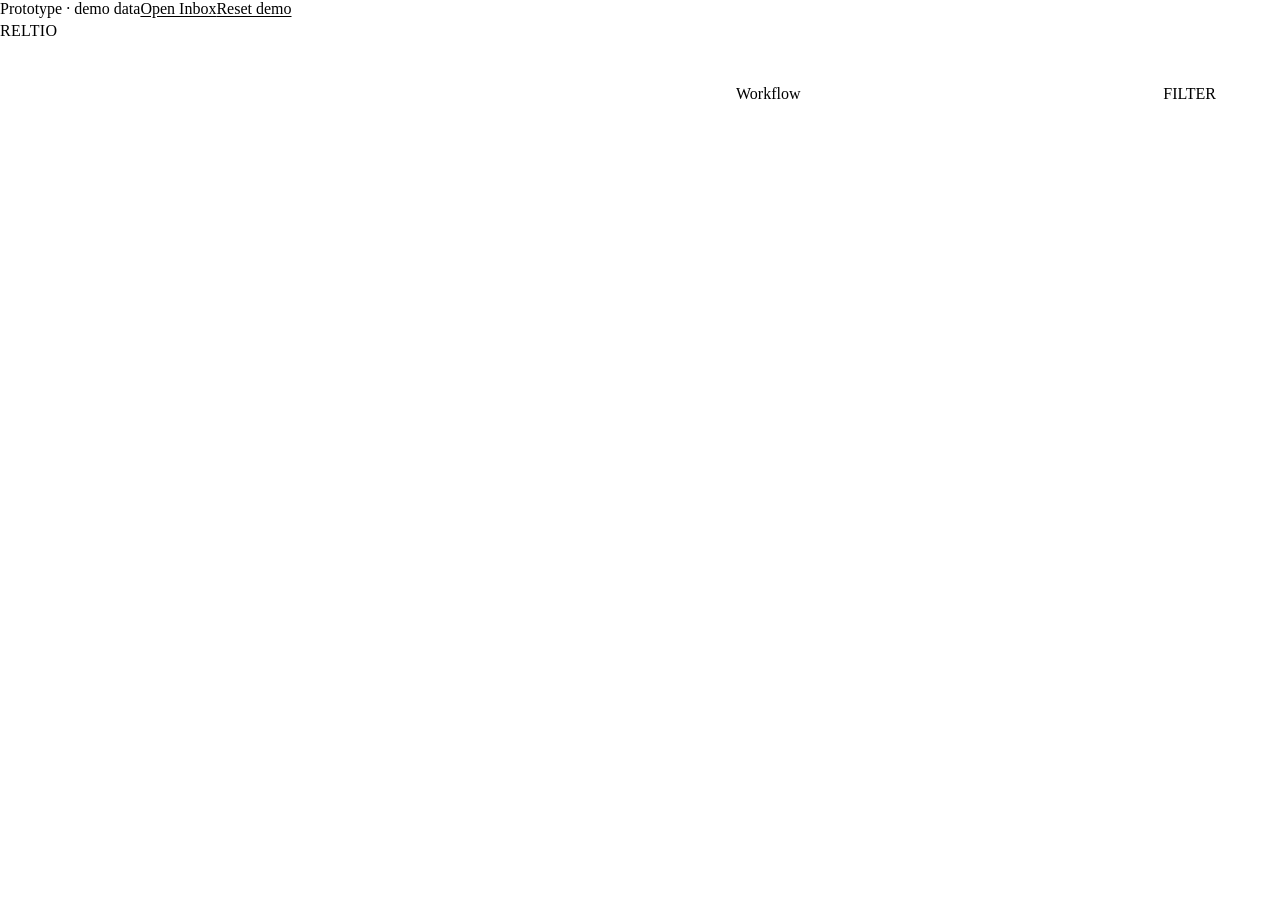
==== index.html @ 14c3dea3 "Profile page, Workflow filters, View DCR, Suggesting/Editing, Additional details, bulk actions" ====
<!doctype html>
<html lang="en">
<head>
  <meta charset="utf-8">
  <meta name="viewport" content="width=device-width, initial-scale=1">
  <title>Review DCR — Working Prototype</title>
  <meta name="description" content="Working prototype of the Reltio Workflow review flow: the reviewer starts on the entity profile, opens the DCR from the Workflow panel, reviews it with AI confidence, rejects fields with required comments and resubmits or approves. The Inbox shows the same task.">
  <link rel="preconnect" href="https://fonts.googleapis.com">
  <link rel="preconnect" href="https://fonts.gstatic.com" crossorigin>
  <link href="https://fonts.googleapis.com/css2?family=Inter:wght@400;500;600;700&display=swap" rel="stylesheet">
  <link rel="stylesheet" href="design-system/tokens.css">
  <link rel="stylesheet" href="styles.css">
</head>
<body>
  <a class="skip-link" id="skip-link" href="#profile-main">Skip to main content</a>

  <!-- ===== Profile view: where the reviewer starts (Figma: "Profile Page 01 — Reviewer Viewing", 1752:18350) ===== -->
  <div class="view view--profile" id="view-profile">
    <!-- DS App Bar -->
    <header class="appbar">
      <span class="appbar__menu" data-icon="menu" data-size="24" aria-hidden="true"></span>
      <span class="brand brand--appbar">RELTIO</span>
      <span class="appbar__spacer"></span>
      <div class="appbar__right" aria-hidden="true">
        <span data-icon="notifications_fill" data-size="24"></span>
        <span data-icon="application" data-size="24"></span>
        <span class="avatar avatar--appbar" id="profile-user-avatar"></span>
      </div>
    </header>

    <div class="profile-body">
      <!-- DS Navigation Drawer (Mini, left) -->
      <nav class="navrail navrail--left" aria-label="Applications">
        <button type="button" class="navrail__toggle" aria-label="Expand navigation" aria-disabled="true" title="Not part of this prototype"><span data-icon="open_drawer" data-size="24"></span></button>
        <ul class="navrail__items">
          <li><a href="#profile" class="navrail__item is-active" aria-current="page" aria-label="Profile"><span data-icon="facet_attributes" data-size="24"></span></a></li>
          <li><span class="navrail__item" role="link" aria-disabled="true" aria-label="Data quality (not part of this prototype)"><span data-icon="data_quality" data-size="24"></span></span></li>
          <li><span class="navrail__item" role="link" aria-disabled="true" aria-label="Operational reports (not part of this prototype)"><span data-icon="operational_reports" data-size="24"></span></span></li>
          <li><span class="navrail__item" role="link" aria-disabled="true" aria-label="Activity log (not part of this prototype)"><span data-icon="activity_log" data-size="24"></span></span></li>
        </ul>
      </nav>

      <main class="profile-main" id="profile-main" tabindex="-1">
        <!-- DS Tab Bar -->
        <div class="entity-tabs" role="tablist" aria-label="Entity views" id="entity-tabs"></div>
        <!-- Entity header -->
        <div class="ent-head">
          <div class="ent-head__id">
            <span class="avatar avatar--entity" aria-hidden="true" id="ent-avatar"></span>
            <div class="ent-head__stack">
              <h1 class="ent-head__name" id="ent-name"></h1>
              <p class="ent-head__meta"><span class="type-badge" id="ent-type"></span><span id="ent-id"></span></p>
            </div>
          </div>
          <div class="ent-head__actions">
            <span class="ent-head__results" id="ent-results"></span>
            <button type="button" class="icon-btn" aria-label="Previous entity" aria-disabled="true" title="Not part of this prototype"><span data-icon="keyboard_arrow_left" data-size="20"></span></button>
            <button type="button" class="icon-btn" aria-label="Next entity" aria-disabled="true" title="Not part of this prototype"><span data-icon="keyboard_arrow_right" data-size="20"></span></button>
            <!-- Suggesting (Figma 830:22529): Cancel (DS Button/Outline) and Suggest (DS Button/Primary, disabled until a change) -->
            <div class="suggest-actions" id="suggest-actions" hidden>
              <button type="button" class="btn btn--outline" id="suggest-cancel">Cancel</button>
              <button type="button" class="btn btn--primary" id="suggest-send" aria-describedby="suggest-n" disabled>Suggest</button>
              <span class="sr-only" id="suggest-n"></span>
            </div>
            <!-- Mode menu (Figma 1856:35664): Viewing / Suggesting / Editing -->
            <div class="mode" id="mode" data-id="mode"></div>
            <button type="button" class="icon-btn" aria-label="More actions" aria-disabled="true" title="Not part of this prototype"><span data-icon="more_vert" data-size="20"></span></button>
          </div>
        </div>
        <div class="profile-scroll">
          <div class="profile-grid" id="profile-grid"></div>
        </div>
      </main>

      <!-- Workflow panel (Figma: Workflow Panel) -->
      <aside class="wf" id="wf-panel" aria-labelledby="wf-title">
        <div class="wf__head">
          <button type="button" class="icon-btn" id="wf-close" aria-label="Close Workflow panel"><span data-icon="close_24" data-size="24"></span></button>
          <h2 class="wf__title" id="wf-title" tabindex="-1">Workflow</h2>
          <span class="wf__divider" aria-hidden="true"></span>
          <span class="wf__count" id="wf-count"></span>
          <span class="wf__spacer"></span>
          <button type="button" class="btn btn--text wf__filter-btn" id="wf-filter-btn" aria-expanded="false" aria-controls="wf-filters"><span data-icon="filter_alt" data-size="18"></span>Filter<span class="wf__badge" id="wf-filter-n" hidden></span></button>
        </div>
        <form class="wf-filters" id="wf-filters" role="search" aria-label="Filter workflows" hidden novalidate></form>
        <div class="wf-chips" id="wf-chips" hidden></div>
        <ul class="wf__list" id="wf-list" aria-label="Workflow requests for this entity"></ul>
      </aside>

      <!-- DS Navigation Drawer (Mini, right) -->
      <nav class="navrail navrail--right" aria-label="Entity tools">
        <ul class="navrail__items">
          <li><button type="button" class="navrail__item" id="wf-toggle" aria-label="Workflow" aria-controls="wf-panel" aria-expanded="true"><span data-icon="workflow_inbox" data-size="24"></span></button></li>
          <li><span class="navrail__item" role="button" aria-disabled="true" aria-label="Comments (not part of this prototype)"><span data-icon="dcr_comment" data-size="24"></span></span></li>
          <li><span class="navrail__item" role="button" aria-disabled="true" aria-label="History (not part of this prototype)"><span data-icon="refresh_date" data-size="24"></span></span></li>
        </ul>
      </nav>
    </div>
  </div>

  <!-- ===== Inbox view (Figma: Inbox-07 / 08) — the same task, reached from the Inbox ===== -->
  <div class="view view--inbox" id="view-inbox" hidden>

  <!-- Header (Figma: Header, Search Bar, Header Right) -->
  <header class="app-header">
    <div class="app-header__left">
      <span class="hdr-icon" data-icon="dehaze" data-size="20" aria-hidden="true"></span>
      <span class="brand">RELTIO</span>
      <span class="hdr-divider" aria-hidden="true"></span>
      <span class="app-title">Inbox</span>
    </div>
    <div class="search" aria-hidden="true">
      <span data-icon="search" data-size="18"></span>
      <span class="search__placeholder">Quick search</span>
    </div>
    <div class="app-header__right" aria-hidden="true">
      <span class="hdr-icon" data-icon="notifications" data-size="20"></span>
      <span class="hdr-icon" data-icon="apps" data-size="20"></span>
      <span class="avatar avatar--user" id="user-avatar"></span>
    </div>
  </header>

  <div class="app-body">
    <!-- Left Panel -->
    <aside class="sidebar" aria-label="Task categories and filters">
      <nav aria-label="Task categories">
        <ul class="nav-list">
          <li><a href="#" class="nav-item is-active" aria-current="page"><span data-icon="inbox" data-size="17"></span><span class="nav-item__label">Inbox</span><span class="nav-item__count" id="inbox-count">25</span></a></li>
          <li><a href="#" class="nav-item"><span data-icon="people" data-size="17"></span><span class="nav-item__label">Team</span><span class="nav-item__count">63</span></a></li>
          <li><a href="#" class="nav-item"><span data-icon="send" data-size="17"></span><span class="nav-item__label">Sent</span><span class="nav-item__count">0</span></a></li>
          <li><a href="#" class="nav-item"><span data-icon="list" data-size="17"></span><span class="nav-item__label">All</span><span class="nav-item__count">72</span></a></li>
        </ul>
      </nav>
      <div class="filters" aria-hidden="true">
        <div class="filters__group">
          <p class="filters__title">Filters</p>
          <div class="field field--search"><span data-icon="search" data-size="20"></span><span class="field__placeholder">Search &amp; add filters</span></div>
        </div>
        <div class="filters__adv">
          <span class="filters__adv-link"><span data-icon="tune" data-size="17"></span>Advanced Search</span>
          <span class="filters__hint">Search by entity attributes</span>
        </div>
        <div class="filters__list">
          <div class="dropdown"><span class="field__label">Task type</span><div class="field"><span class="field__value">All tasks</span><span data-icon="arrow_drop_down" data-size="20"></span></div></div>
          <div class="dropdown"><span class="field__label">Step</span><div class="field field--disabled"><span class="field__value">All steps</span><span data-icon="arrow_drop_down" data-size="20"></span></div></div>
          <div class="dropdown"><span class="field__label">DCR type</span><div class="field field--disabled"><span class="field__value field__value--md">All</span><span data-icon="arrow_drop_down" data-size="20"></span></div></div>
          <div class="dropdown"><span class="field__label">Entity type</span><div class="field"><span class="field__value">All</span><span data-icon="arrow_drop_down" data-size="20"></span></div></div>
          <div class="dropdown"><span class="field__label">Relationship type</span><div class="field"><span class="field__value">All values</span><span data-icon="arrow_drop_down" data-size="20"></span></div></div>
          <div class="dropdown"><span class="field__label">Priority</span><div class="field"><span class="field__value">All</span><span data-icon="arrow_drop_down" data-size="20"></span></div></div>
          <div class="dropdown"><span class="field__label">Status</span><div class="field"><span class="field__value">All</span><span data-icon="arrow_drop_down" data-size="20"></span></div></div>
        </div>
      </div>
    </aside>

    <!-- Body: task bar + table -->
    <main class="main" id="main">
      <div class="taskbar">
        <label class="cb">
          <input type="checkbox" id="select-all" aria-label="Select all tasks on this page">
          <span class="cb__box" aria-hidden="true"></span>
        </label>
        <span class="taskbar__count" id="selected-count" aria-live="polite">0 tasks selected</span>
        <!-- Bulk review actions: shown once a task is selected. Icon buttons with tooltips (the actions aren't built yet). -->
        <div class="bulk" id="bulk-actions" role="group" aria-label="Actions for selected tasks" hidden>
          <span class="bulk__sep" aria-hidden="true"></span>
          <span class="tip-wrap"><button type="button" class="icon-btn bulk__btn bulk__btn--reject" data-bulk="Reject" aria-labelledby="tip-bulk-reject"><span data-icon="highlight_off" data-size="20"></span></button><span class="tip" role="tooltip" id="tip-bulk-reject">Reject</span></span>
          <span class="tip-wrap"><button type="button" class="icon-btn bulk__btn bulk__btn--approve" data-bulk="Approve" aria-labelledby="tip-bulk-approve"><span data-icon="check_circle_outline" data-size="20"></span></button><span class="tip" role="tooltip" id="tip-bulk-approve">Approve</span></span>
          <span class="tip-wrap"><button type="button" class="icon-btn bulk__btn" data-bulk="Delete" aria-labelledby="tip-bulk-delete"><span data-icon="delete_outline" data-size="20"></span></button><span class="tip" role="tooltip" id="tip-bulk-delete">Delete</span></span>
          <span class="tip-wrap"><button type="button" class="icon-btn bulk__btn" data-bulk="Archive" aria-labelledby="tip-bulk-archive"><span data-icon="archive" data-size="20"></span></button><span class="tip" role="tooltip" id="tip-bulk-archive">Archive</span></span>
        </div>
        <span class="taskbar__spacer"></span>
        <span class="taskbar__rpp">Rows per page:</span>
        <span class="rpp" aria-hidden="true"><span>25</span><span data-icon="arrow_drop_down" data-size="24"></span></span>
        <span class="taskbar__divider" aria-hidden="true"></span>
        <span class="taskbar__range" id="page-range">1–25 of 100</span>
        <span class="taskbar__nav">
          <button type="button" class="icon-btn" aria-label="Previous page" disabled><span data-icon="navigate_before" data-size="24"></span></button>
          <button type="button" class="icon-btn" aria-label="Next page" aria-disabled="true" title="Paging is not part of this prototype"><span data-icon="navigate_next" data-size="24"></span></button>
        </span>
      </div>
      <div class="table-wrap">
        <table class="tasks" id="task-table" tabindex="-1">
          <caption class="sr-only">Inbox tasks. The first task opens the review panel.</caption>
          <thead>
            <tr>
              <th scope="col" class="col-type">Task type</th>
              <th scope="col" class="col-ent">Entities</th>
              <th scope="col" class="col-pri">Priority <span aria-hidden="true">↓</span></th>
              <th scope="col" class="col-by">Created by</th>
              <th scope="col" class="col-on">Created on <span aria-hidden="true">↓</span></th>
              <th scope="col" class="col-st">Status</th>
              <th scope="col" class="col-due">Due date <span aria-hidden="true">↓</span></th>
            </tr>
          </thead>
          <tbody id="task-rows"></tbody>
        </table>
      </div>
    </main>

    <!-- DCR Review Panel (Figma: Inbox-08) -->
    <aside class="panel" id="review-panel" aria-labelledby="panel-title" hidden>
      <div class="panel__header">
        <button type="button" class="icon-btn" id="close-panel" aria-label="Close review panel"><span data-icon="close" data-size="18"></span></button>
        <h2 class="panel__title" id="panel-title" tabindex="-1">Data Change Request Review</h2>
        <div class="panel__nav">
          <button type="button" class="icon-btn icon-btn--muted" aria-label="Previous task" aria-disabled="true" title="This prototype has one reviewable task"><span data-icon="expand_less_left" data-size="18"></span></button>
          <button type="button" class="icon-btn" aria-label="Next task" aria-disabled="true" title="This prototype has one reviewable task"><span data-icon="expand_less_right" data-size="18"></span></button>
        </div>
        <button type="button" class="icon-btn icon-btn--action" aria-label="Reassign task" aria-disabled="true" title="Reassigning is not part of this prototype"><span data-icon="person_pin" data-size="18"></span></button>
        <button type="button" class="icon-btn icon-btn--action" id="open-review" aria-label="Edit DCR (opens Review DCR)" aria-haspopup="dialog"><span data-icon="mode" data-size="18"></span></button>
      </div>
      <!-- DS Tab Bar. Comments moved into the Review DCR overlay, so the panel has two tabs. -->
      <div class="panel__tabs" role="tablist" aria-label="Task details" id="panel-tabs">
        <button type="button" class="panel-tab is-active" role="tab" id="ptab-info-tab" aria-selected="true" aria-controls="ptab-info" tabindex="0">Information</button>
        <button type="button" class="panel-tab" role="tab" id="ptab-details-tab" aria-selected="false" aria-controls="ptab-details" tabindex="-1">Additional details</button>
      </div>
      <div class="entity-header">
        <span class="avatar avatar--entity" id="panel-avatar" aria-hidden="true"></span>
        <div class="entity-header__text">
          <p class="entity-header__name" id="panel-entity-name"></p>
          <p class="entity-header__meta"><span class="type-badge" id="panel-entity-type"></span><span id="panel-entity-id"></span></p>
        </div>
      </div>
      <div class="ptab" id="ptab-info" role="tabpanel" aria-labelledby="ptab-info-tab">
      <div class="ai-summary" id="panel-summary"></div>
      <ul class="changes" id="panel-changes" aria-label="Proposed changes"></ul>
      <div class="more-info">
        <button type="button" class="more-info__toggle" id="more-info-toggle" aria-expanded="false" aria-controls="more-info-body">
          <span>More Information</span><span data-icon="arrow_drop_down" data-size="18"></span>
        </button>
        <dl class="more-info__body" id="more-info-body" hidden></dl>
      </div>
      </div>
      <!-- Additional details: the profile's context, without leaving the Inbox -->
      <div class="ptab ptab--details" id="ptab-details" role="tabpanel" aria-labelledby="ptab-details-tab" tabindex="0" hidden></div>
      <div class="panel__actions" id="panel-actions"></div>
    </aside>
  </div>
  </div><!-- /view-inbox -->

  <!-- Review DCR dialog (Figma: Inbox-09 … 12) -->
  <dialog class="review" id="review-dialog" aria-labelledby="review-title">
    <div class="review__header">
      <button type="button" class="icon-btn" id="close-review" aria-label="Close Review DCR"><span data-icon="close" data-size="20"></span></button>
      <h2 class="review__title" id="review-title">Review DCR</h2>
      <div class="review__actions" id="review-actions"></div>
    </div>
    <div class="review__body">
      <div class="review__main" id="review-main"></div>
      <section class="rail" aria-labelledby="rail-title">
        <h3 class="rail__title" id="rail-title">Comments (0)</h3>
        <ol class="rail__list" id="rail-list"></ol>
        <p class="rail__closed" id="rail-closed" hidden>This DCR is closed. Comments are kept as its history.</p>
        <form class="rail__input" id="comment-form">
          <label class="sr-only" for="comment-input">Write a comment</label>
          <input type="text" id="comment-input" placeholder="Write a comment" autocomplete="off">
          <button type="submit" class="send-btn" aria-label="Post comment"><span data-icon="send" data-size="14"></span></button>
        </form>
      </section>
    </div>
  </dialog>

  <!-- Mandatory comment (Figma: Inbox-10 / 11) -->
  <dialog class="comment-dlg" id="comment-dialog" aria-labelledby="comment-dlg-title" aria-describedby="comment-dlg-context">
    <form method="dialog" id="comment-dlg-form" novalidate>
      <h2 class="comment-dlg__title" id="comment-dlg-title">*Please provide a comment for your action</h2>
      <p class="sr-only" id="comment-dlg-context"></p>
      <label class="sr-only" for="comment-dlg-input">Comment (required)</label>
      <textarea id="comment-dlg-input" class="comment-dlg__input" rows="4" required aria-required="true"></textarea>
      <div class="comment-dlg__footer">
        <button type="button" class="text-btn" id="comment-dlg-cancel">Cancel</button>
        <button type="submit" class="text-btn text-btn--primary" id="comment-dlg-done" disabled>Done</button>
      </div>
    </form>
  </dialog>

  <!-- Confirm undo rejection (not in Figma; built from the comment dialog shell + DS tokens) -->
  <dialog class="comment-dlg confirm-dlg" id="unreject-dialog" role="alertdialog" aria-labelledby="unreject-title" aria-describedby="unreject-desc">
    <form method="dialog" id="unreject-form">
      <div class="confirm-dlg__head">
        <span class="confirm-dlg__icon" aria-hidden="true"></span>
        <h2 class="comment-dlg__title confirm-dlg__title" id="unreject-title">Remove rejection?</h2>
      </div>
      <p class="confirm-dlg__text" id="unreject-desc"></p>
      <div class="confirm-dlg__quote">
        <p class="confirm-dlg__quote-label" id="unreject-quote-label">Comment that will be deleted</p>
        <blockquote class="confirm-dlg__quote-text" id="unreject-quote" aria-labelledby="unreject-quote-label"></blockquote>
      </div>
      <div class="comment-dlg__footer">
        <button type="button" class="text-btn" id="unreject-cancel">Cancel</button>
        <button type="submit" class="text-btn text-btn--danger" id="unreject-confirm">Remove rejection</button>
      </div>
    </form>
  </dialog>

  <!-- DS Snack Bar -->
  <div class="toast" id="toast" role="status" hidden>
    <span class="toast__icon" aria-hidden="true"></span>
    <div class="toast__content">
      <p class="toast__title" id="toast-title"></p>
      <p class="toast__body" id="toast-text"></p>
      <button type="button" class="link-btn" id="toast-view">View task</button>
    </div>
    <button type="button" class="icon-btn" id="toast-close" aria-label="Dismiss"><span data-icon="close" data-size="18"></span></button>
  </div>

  <div class="sr-only" id="live" aria-live="polite" aria-atomic="true"></div>

  <!-- Prototype control (not part of the Figma design) -->
  <div class="proto-chip" role="note">
    <span>Prototype · demo data</span>
    <a class="link-btn" id="switch-view" href="#inbox">Open Inbox</a>
    <button type="button" class="link-btn" id="reset-demo">Reset demo</button>
  </div>

  <script src="icons.js"></script>
  <script src="data.js"></script>
  <script src="app.js"></script>
</body>
</html>
---- styles.css ----
/*
 * Review DCR prototype — styles.
 * Built to match the Inbox-Redesign Figma file, page "Final end to end
 * workflow" (Inbox-07 … Inbox-12). Every value bound to a Build Design
 * System token in Figma uses that token here (design-system/tokens.css).
 *
 * The "Figma layer" below holds the values Figma itself does NOT bind to a
 * token (raw sizes and colours on the canvas). They are listed in one place
 * so they can be fixed in Figma, and they are never repeated elsewhere.
 * See design-system/README.md → "Inbox-Redesign token audit".
 */

/* ---------- Figma layer: values unbound in Figma ---------- */
:root {
  /* Raw font sizes used on the Figma canvas (no DS text style) */
  --fig-type-10-medium: var(--font-weight-medium) 10px/12px var(--font-family-body);
  --fig-type-10-5-medium: var(--font-weight-medium) 10.5px/13px var(--font-family-body);
  --fig-type-10-5-semibold: var(--font-weight-semibold) 10.5px/13px var(--font-family-body);
  --fig-type-10-5-regular: var(--font-weight-regular) 10.5px/13px var(--font-family-body);
  --fig-type-11-medium: var(--font-weight-medium) 11px/15px var(--font-family-body);
  --fig-type-11-5-regular: var(--font-weight-regular) 11.5px/18px var(--font-family-body);
  --fig-type-12-regular: var(--font-weight-regular) 12px/17px var(--font-family-body);
  --fig-type-12-medium: var(--font-weight-medium) 12px/15px var(--font-family-body);
  --fig-type-12-5-regular: var(--font-weight-regular) 12.5px/15px var(--font-family-body);
  --fig-type-12-5-medium: var(--font-weight-medium) 12.5px/15px var(--font-family-body);
  --fig-type-13-regular: var(--font-weight-regular) 13px/16px var(--font-family-body);
  --fig-type-13-medium: var(--font-weight-medium) 13px/16px var(--font-family-body);
  --fig-type-13-semibold: var(--font-weight-semibold) 13px/16px var(--font-family-body);
  --fig-type-14-regular: var(--font-weight-regular) 14px/20px var(--font-family-body);
  --fig-type-14-semibold: var(--font-weight-semibold) 14px/17px var(--font-family-body);
  --fig-type-15-bold: var(--font-weight-bold) 15px/18px var(--font-family-headings);
  --fig-type-16-semibold: var(--font-weight-semibold) 16px/19px var(--font-family-headings);
  --fig-type-17-semibold: var(--font-weight-semibold) 17px/21px var(--font-family-headings);
  --fig-type-18-semibold: var(--font-weight-semibold) 18px/22px var(--font-family-headings);
  --fig-type-20-medium: var(--font-weight-medium) 20px/23px var(--font-family-headings);
  --fig-type-20-semibold: var(--font-weight-semibold) 20px/29px var(--font-family-headings);

  /* Raw colours on the Figma canvas, mapped to the nearest DS token */
  /* Profile page (1752:18350): raw sizes on the canvas */
  --fig-type-9-medium: var(--font-weight-medium) 9px/13px var(--font-family-body);
  --fig-type-10-regular-14: var(--font-weight-regular) 10px/14px var(--font-family-body);
  --fig-type-10-medium-14: var(--font-weight-medium) 10px/14px var(--font-family-body);
  --fig-type-11-regular: var(--font-weight-regular) 11px/15px var(--font-family-body);
  --fig-type-13-semibold-18: var(--font-weight-semibold) 13px/18px var(--font-family-headings);
  --fig-type-15-medium: var(--font-weight-medium) 15px/21px var(--font-family-body);
  /* Shadows on the profile come from Material effects, not Build DS (no DS elevation tokens) */
  --fig-shadow-appbar: 0 4px 4px color-mix(in srgb, var(--color-black) 24%, transparent), 0 -1px 1px color-mix(in srgb, var(--color-black) 12%, transparent);
  --fig-shadow-rail: 0 1px 3px color-mix(in srgb, var(--color-black) 20%, transparent), 0 2px 1px -1px color-mix(in srgb, var(--color-black) 12%, transparent);
  --fig-shadow-elev3: 0 1px 3px color-mix(in srgb, var(--color-black) 30%, transparent), 0 4px 8px 3px color-mix(in srgb, var(--color-black) 15%, transparent); /* M3/Elevation Light/3 */
  --fig-soft-surface: var(--color-neutral-25);        /* Figma #fbfbfc / #f9f9fb / #f5f5f7 */
  --fig-divider: var(--border-disabled);               /* Figma #d9d9d9 */
  --fig-overlay: color-mix(in srgb, var(--color-neutral-800) 40%, transparent); /* Figma #3b3b3b @ 40% */
  --fig-updated-bg: #fff5e0;   /* "Updated" tag — no DS token for amber */
  --fig-updated-text: #8a5e0f; /* Figma #996b14 is 4.34:1 on #fff5e0; darkened to 5.3:1 for WCAG AA */

  /* WCAG AA swaps: where the token Figma uses is below 4.5:1 for text,
     the DS Accessibility colour is used instead (same hue family). */
  --app-action-text: var(--a11y-brand);        /* Text/action #a259fb = 3.92:1 */
  --app-primary-bg: var(--button-primary-bg-hover);    /* DS Button/Primary bg Surface/action #a259fb + white = 3.92:1; its hover step (purple 600) = 5.69:1 */
  --app-primary-bg-hover: var(--a11y-brand);           /* next step darker, Accessible brand color */
  --app-muted-text: var(--color-neutral-500);  /* Text/disabled on grey surfaces < 4.5:1 */

  --shadow-panel: -4px 0 16px color-mix(in srgb, var(--color-black) 10%, transparent);
  --shadow-dialog: 0 12px 40px color-mix(in srgb, var(--color-black) 24%, transparent);
  --shadow-menu: 0 2px 3px color-mix(in srgb, var(--color-black) 30%, transparent), 0 6px 10px color-mix(in srgb, var(--color-black) 15%, transparent);
}

/* ---------- Base ---------- */
* { box-sizing: border-box; }
html, body { margin: 0; height: 100%; }
body {
  display: flex; flex-direction: column; height: 100vh; overflow: hidden;
  background: var(--surface-page); color: var(--text-body); font: var(--typography-body-sm);
}
button { font: inherit; color: inherit; }
p, h2, h3, ol, ul, dl, dd { margin: 0; }
:focus-visible { outline: var(--border-width-md) solid var(--border-focus); outline-offset: var(--scale-50); border-radius: var(--radius-sm); }

.sr-only { position: absolute; width: 1px; height: 1px; padding: 0; margin: -1px; overflow: hidden; clip: rect(0 0 0 0); white-space: nowrap; border: 0; }
.skip-link { position: absolute; left: var(--scale-200); top: -48px; z-index: 100; padding: var(--button-padding-y) var(--button-padding-x); border-radius: var(--button-radius); background: var(--a11y-brand); color: var(--text-on-action); font: var(--typography-body-md); }
.skip-link:focus { top: var(--scale-200); }

.ico { display: block; flex: none; fill: currentColor; }
[data-icon] { display: inline-flex; flex: none; }
.ico--ai .ai-big { fill: var(--text-action-hover); }
.ico--ai .ai-small { fill: var(--text-action); }

.icon-btn {
  display: inline-flex; align-items: center; justify-content: center; padding: 0; border: 0; background: none;
  color: var(--icon-default); cursor: pointer; border-radius: var(--radius-sm);
  min-width: var(--scale-600); min-height: var(--scale-600); /* WCAG 2.2 target size */
}
.icon-btn:hover:not(:disabled):not([aria-disabled="true"]) { background: var(--surface-action-hover-light); }
.icon-btn:disabled, .icon-btn--muted { color: var(--icon-disabled); }
.icon-btn:disabled { cursor: default; }
.icon-btn[aria-disabled="true"] { cursor: default; }
.icon-btn--action { color: var(--icon-action); }

.link-btn { background: none; border: 0; padding: 0; cursor: pointer; color: var(--app-action-text); font: var(--typography-body-sm-semibold); text-decoration: underline; text-underline-offset: 2px; }

/* DS Avatar (Small, Initials) */
.avatar { display: inline-flex; align-items: center; justify-content: center; flex: none; border-radius: var(--avatar-radius); }
.avatar--user { width: var(--scale-600); height: var(--scale-600); background: var(--surface-disabled); border: var(--border-width-sm) solid var(--surface-disabled); color: var(--text-body); font: var(--typography-body-xsm-semibold); }
.avatar--entity { width: var(--avatar-size-sm); height: var(--avatar-size-sm); background: var(--surface-information); border: var(--border-width-sm) solid var(--border-default-light); color: var(--icon-information); font: var(--typography-body-md-semibold); }

/* DS Button */
.btn { display: inline-flex; align-items: center; justify-content: center; gap: var(--button-gap); height: 36px; padding: var(--button-padding-y) var(--button-padding-x); border-radius: var(--button-radius); font: var(--button-typography); cursor: pointer; border: var(--button-border-width) solid transparent; white-space: nowrap; }
.btn--approve { background: var(--a11y-green); border-color: var(--a11y-green); color: var(--text-on-action); }
.btn--approve:hover { background: var(--color-success-800); border-color: var(--color-success-800); }
.btn--reject { background: var(--surface-default); border: 1.5px solid var(--a11y-red); color: var(--a11y-red); }
.btn--reject:hover { background: var(--surface-error); }
/* DS Button · Primary variant (Build Design System). Contrast: see --app-primary-* in the app layer. */
.btn--primary { background: var(--app-primary-bg); border-color: var(--app-primary-bg); color: var(--button-primary-text); }
.btn--primary:hover { background: var(--app-primary-bg-hover); border-color: var(--app-primary-bg-hover); }
.btn:focus-visible { outline: var(--button-focus-ring-width) solid var(--button-focus-ring-color); outline-offset: 2px; }
.btn:disabled { background: var(--button-disabled-bg); border-color: var(--button-disabled-border); color: var(--button-disabled-text); cursor: not-allowed; }
/* Small outline "REJECT" used on a row (Figma: Button outline, Body/xsm) */
.btn-xs { display: inline-flex; align-items: center; height: 26px; padding: 0 var(--scale-300); border-radius: var(--button-radius); border: var(--border-width-sm) solid var(--a11y-red); background: var(--surface-default); color: var(--a11y-red); font: var(--typography-body-xsm); text-transform: uppercase; cursor: pointer; }
.btn-xs:hover { background: var(--surface-error); }

/* DS Checkbox (.Checkbox Xsmall/Small) */
.cb { position: relative; display: inline-flex; width: 18px; height: 18px; flex: none; cursor: pointer; }
.cb input { position: absolute; inset: -3px; width: 24px; height: 24px; margin: 0; opacity: 0; cursor: pointer; }
.cb__box { width: 18px; height: 18px; border-radius: var(--checkbox-radius); border: var(--checkbox-border-width) solid var(--checkbox-border); background: var(--surface-default); display: grid; place-items: center; }
.cb input:hover + .cb__box { background: var(--checkbox-bg-hover); border-color: var(--checkbox-border-hover); }
.cb input:checked + .cb__box, .cb input:indeterminate + .cb__box { background: var(--checkbox-bg-selected); border-color: var(--checkbox-bg-selected); }
.cb input:checked + .cb__box::after { content: ""; width: 10px; height: 5px; border: 2px solid var(--text-on-action); border-top: 0; border-right: 0; transform: translateY(-1px) rotate(-45deg); }
.cb input:indeterminate + .cb__box::after { content: ""; width: 10px; height: 2px; background: var(--text-on-action); }
.cb input:focus-visible + .cb__box { outline: var(--border-width-md) solid var(--border-focus); outline-offset: var(--scale-50); }

/* DS Pill */
.pill { display: inline-flex; align-items: center; height: 24px; padding: var(--pill-padding-y) var(--pill-padding-x); border-radius: var(--pill-radius); font: var(--pill-typography); white-space: nowrap; }
.pill--default { background: var(--pill-default-bg); color: var(--pill-default-text); }
.pill--error { background: var(--pill-error-bg); color: var(--a11y-red); }
.pill--progress { background: var(--pill-progress-bg); color: var(--a11y-orange); }
.pill--success { background: var(--pill-success-bg); color: var(--a11y-green); }
.pill-more { display: inline-flex; align-items: center; height: 22px; margin-left: var(--pill-gap); padding: var(--pill-overflow-padding-y) var(--pill-overflow-padding-x); border-radius: var(--pill-overflow-radius); background: var(--pill-default-bg); color: var(--pill-default-text); font: var(--pill-typography); }

/* Change-type tag (Figma: Status - Added / Input/Deleted, 19px, r10) */
.tag { display: inline-flex; align-items: center; justify-content: center; min-width: 67px; height: 19px; padding: 3px var(--scale-200); border-radius: var(--pill-overflow-radius); font: var(--fig-type-10-5-medium); white-space: nowrap; }
.tag--added { background: var(--surface-success); color: var(--a11y-green); }
.tag--deleted { background: var(--surface-error); color: var(--a11y-red); }
.tag--edited { background: var(--surface-information); color: var(--text-information); }
.tag--updated { background: var(--fig-updated-bg); color: var(--fig-updated-text); }

/* AI confidence chip (Figma: Confidence - Needs Review / High confidence / Not Validated) */
.conf { display: inline-flex; align-items: center; gap: var(--scale-100); padding: 2.5px var(--scale-200); font: var(--fig-type-10-medium); white-space: nowrap; }
.conf .ico--ai path { fill: currentColor; }
.conf--review { background: var(--surface-warning); color: var(--a11y-orange); }
.conf--high { background: var(--surface-success); color: var(--a11y-green); }
.conf--notvalidated { background: var(--surface-disabled); color: var(--app-muted-text); }
.conf__info { display: inline-flex; padding: 0; margin: -3px 0; border: 0; background: none; color: var(--icon-default); cursor: pointer; border-radius: var(--radius-round); position: relative; }
.conf__info::after { content: ""; position: absolute; inset: -3px; }

/* AI reasoning (accent bar + text) */
.why { display: flex; gap: var(--scale-200); }
.why[hidden] { display: none; }
.why__bar { width: var(--border-width-md); flex: none; align-self: stretch; }
.why--review { color: var(--a11y-orange); }
.why--review .why__bar { background: var(--a11y-orange); }
.why--notvalidated { color: var(--app-muted-text); }
.why--notvalidated .why__bar { background: var(--icon-disabled); }
.why--high { color: var(--a11y-green); }
.why--high .why__bar { background: var(--a11y-green); }

/* ---------- Header ---------- */
.app-header {
  position: relative; flex: none; height: 56px; display: flex; align-items: center; justify-content: space-between;
  padding: var(--scale-300) var(--scale-500) var(--scale-300) var(--scale-400);
  background: var(--surface-page); border-bottom: var(--border-width-sm) solid var(--border-default-light);
}
.app-header__left { display: flex; align-items: center; gap: 14px; padding-left: var(--scale-300); color: var(--icon-default); }
.brand { font: var(--fig-type-15-bold); color: var(--a11y-brand); }
.hdr-divider { width: var(--border-width-sm); height: 22px; background: var(--fig-divider); }
.app-title { font: var(--fig-type-16-semibold); color: var(--text-headings); }
.search {
  position: absolute; left: 520px; top: 11px; width: 400px; height: 34px; display: flex; align-items: center; gap: var(--scale-200);
  padding: var(--scale-200) var(--scale-300); border-radius: var(--radius-md); background: var(--fig-soft-surface); color: var(--icon-default);
}
.search__placeholder { font: var(--fig-type-14-regular); color: var(--text-placeholder); }
.app-header__right { display: flex; align-items: center; gap: var(--scale-400); padding: var(--scale-300); color: var(--icon-default); }

/* ---------- Layout ---------- */
.app-body { display: flex; flex: 1; min-height: 0; position: relative; }
/* Scroll areas are positioned so screen-reader-only text inside them is
   clipped with their content (otherwise the page itself becomes scrollable). */
.sidebar { position: relative; width: 248px; flex: none; overflow-y: auto; background: var(--surface-page); border-right: var(--border-width-sm) solid var(--border-default-light); }
.main { position: relative; flex: 1; min-width: 0; display: flex; flex-direction: column; background: var(--color-white); }

/* Left panel: Workflow Task Categories */
.nav-list { list-style: none; padding: 10px var(--scale-200); display: flex; flex-direction: column; gap: var(--scale-50); }
.nav-item {
  display: flex; align-items: center; gap: 10px; height: 45px; padding: 14px var(--scale-300) 14px 10px; border-radius: 6px;
  font: var(--fig-type-14-regular); color: var(--text-body); text-decoration: none;
}
.nav-item [data-icon] { color: var(--icon-default); }
.nav-item__label { flex: 1; }
.nav-item__count { font: var(--fig-type-13-regular); color: var(--text-body); font-variant-numeric: tabular-nums; }
.nav-item:hover { background: var(--surface-action-hover-light); }
.nav-item.is-active { background: var(--surface-action-hover-light); }
.nav-item.is-active .nav-item__label { font: var(--fig-type-14-semibold); color: var(--a11y-brand); }
.nav-item.is-active [data-icon] { color: var(--icon-action); }
.nav-item.is-active .nav-item__count { font: var(--fig-type-13-semibold); }

/* Filters (DS Field) */
.filters { padding-top: 15px; display: flex; flex-direction: column; gap: var(--scale-400); border-top: var(--border-width-sm) solid var(--border-default-light); }
.filters__group { display: flex; flex-direction: column; gap: 10px; padding: 0 var(--scale-400); }
.filters__title { font: var(--fig-type-14-semibold); color: var(--text-headings); }
.filters__adv { display: flex; flex-direction: column; gap: 3px; padding: var(--scale-50) 0 var(--scale-100) 15px; }
.filters__adv-link { display: inline-flex; align-items: center; gap: 9px; padding: 6px var(--scale-100); font: var(--fig-type-13-semibold); color: var(--color-purple-600); }
.filters__hint { font: var(--fig-type-12-regular); color: var(--text-body); }
.filters__list { display: flex; flex-direction: column; gap: var(--scale-500); padding: var(--scale-500) 15px; }
.dropdown { display: flex; flex-direction: column; gap: var(--scale-200); }
.field__label { font: var(--field-label-typography); color: var(--field-label-text); }
.field {
  display: flex; align-items: center; gap: var(--field-gap); height: 42px; padding: var(--field-padding-y) var(--field-padding-x);
  background: var(--field-bg); border: var(--field-border-width) solid var(--border-default-light); border-radius: var(--field-radius); color: var(--icon-default);
}
.field--search { color: var(--icon-default); }
.field--disabled { border-color: var(--field-disabled-border); }
.field__value { flex: 1; font: var(--field-typography); color: var(--field-value-text); font: var(--typography-body-sm); }
.field__value--md { font: var(--typography-body-md); }
.field__placeholder { flex: 1; font: var(--typography-body-sm); color: var(--field-placeholder-text); }

/* Task count bar */
.taskbar {
  flex: none; height: 52px; display: flex; align-items: center; gap: var(--scale-300); padding: 14px var(--scale-500);
  background: var(--border-default-light);
}
.taskbar__count { font: var(--typography-body-sm); color: var(--app-muted-text); }
.taskbar__spacer { flex: 1; }
.taskbar__rpp { font: var(--typography-body-xsm); color: var(--app-muted-text); }
.rpp { display: inline-flex; align-items: center; gap: var(--scale-100); height: 36px; padding: 6px var(--scale-200) 6px 10px; border-radius: var(--radius-md); border: var(--border-width-sm) solid var(--border-default-light); background: var(--surface-default); font: var(--fig-type-13-semibold); color: var(--text-headings); }
.taskbar__divider { width: var(--border-width-sm); height: var(--scale-400); background: var(--text-placeholder); margin: 0 var(--scale-100); }
.taskbar__range { font: var(--fig-type-13-regular); color: var(--text-headings); }
.taskbar__nav { display: inline-flex; gap: var(--scale-100); }

/* Task table (Frozen column + scroll area) */
.table-wrap { flex: 1; min-height: 0; overflow: auto; position: relative; }
.tasks { border-collapse: separate; border-spacing: 0; table-layout: fixed; width: 1192px; min-width: 100%; }
.tasks th, .tasks td {
  height: 50px; padding: 0 0 0 var(--scale-400); text-align: left; vertical-align: middle; white-space: nowrap;
  background: var(--surface-default); border-bottom: var(--border-width-sm) solid var(--surface-disabled);
  font: var(--fig-type-14-regular); color: var(--text-body);
}
.tasks thead th { position: sticky; top: 0; z-index: 2; font: var(--typography-body-sm-semibold); color: var(--text-headings); }
.tasks .col-type { position: sticky; left: 0; z-index: 1; width: 270px; min-width: 270px; padding-left: var(--scale-500); }
.tasks thead .col-type { z-index: 3; }
.tasks .col-ent { width: 196px; }
.tasks .col-pri { width: 106px; }
.tasks .col-by { width: 146px; }
.tasks .col-on { width: 176px; }
.tasks .col-st { width: 156px; }
.tasks .col-due { width: 142px; }
.cell-type { display: flex; align-items: center; gap: var(--scale-300); }
.cell-type__text { font: var(--typography-body-sm); color: var(--text-body); white-space: normal; max-width: 200px; }
.row-open { background: none; border: 0; padding: 0; text-align: left; cursor: pointer; font: var(--typography-body-sm); color: var(--text-body); white-space: normal; max-width: 200px; }
.row-open:hover { color: var(--app-action-text); text-decoration: underline; }
.tasks tbody tr:hover td, .tasks tbody tr.is-checked td { background: var(--surface-action-hover-light); }
.tasks tbody tr.is-open td { background: var(--surface-action-hover-light); }
.status { display: inline-flex; align-items: center; gap: 6px; }
.status__dot { width: 10px; height: 10px; border-radius: var(--radius-round); flex: none; }
.status--in-review .status__dot { background: var(--icon-warning); }
.status--open .status__dot { background: var(--icon-information); }
.status--pending-approval .status__dot { background: var(--icon-action-hover); }
.status--completed .status__dot { background: var(--icon-success); }
.status--rejected .status__dot { background: var(--icon-error); }
.status--inactive .status__dot { background: var(--icon-disabled); }

/* ---------- DCR Review Panel (Inbox-08) ---------- */
.panel {
  position: absolute; top: 0; right: 0; bottom: 0; width: 400px; max-width: 100%; z-index: 10;
  display: flex; flex-direction: column; background: var(--surface-page);
  border-left: var(--border-width-sm) solid var(--border-default-light); box-shadow: var(--shadow-panel);
  animation: panel-in 180ms ease-out;
}
.panel[hidden] { display: none; }
@keyframes panel-in { from { transform: translateX(24px); opacity: 0; } to { transform: none; opacity: 1; } }
.panel__header { flex: none; display: flex; align-items: center; gap: 10px; height: 46px; padding: 0 var(--scale-200) 0 var(--scale-200); background: var(--surface-default); border-bottom: var(--border-width-sm) solid var(--border-default-light); }
.panel__title { flex: 1; font: var(--fig-type-14-semibold); color: var(--text-headings); }
.panel__nav { display: inline-flex; gap: 0; }
.panel__nav [data-icon="expand_less_left"] .ico { transform: rotate(-90deg); }
.panel__nav [data-icon="expand_less_right"] .ico { transform: rotate(90deg); }
.panel__tabs { flex: none; display: flex; padding: 0 14px; background: var(--surface-default); border-bottom: var(--border-width-sm) solid var(--border-default-light); }
.panel-tab { padding: 13px 10px 9px; border-bottom: var(--border-width-md) solid transparent; font: var(--fig-type-10-5-medium); text-transform: uppercase; color: var(--text-body); }
.panel-tab.is-active { font: var(--fig-type-10-5-semibold); color: var(--app-action-text); border-bottom-color: var(--text-action); }
.entity-header { flex: none; display: flex; align-items: center; gap: 14px; padding: 14px 14px 14px var(--scale-400); background: var(--surface-default); border-bottom: var(--border-width-sm) solid var(--border-default-light); }
.entity-header__name { font: var(--fig-type-20-semibold); color: var(--text-headings); }
.entity-header__meta { display: flex; align-items: center; gap: 10px; margin-top: 5px; font: var(--fig-type-12-regular); color: var(--app-muted-text); } /* Figma: Text/placeholder (4.49:1) */
.type-badge { padding: 3px var(--scale-200); border-radius: 3px; background: var(--surface-information); color: var(--icon-information); font: var(--fig-type-11-medium); }
.ai-summary { flex: none; display: flex; align-items: center; gap: var(--scale-200); min-height: 40px; padding: 11px 14px 11px var(--scale-400); background: var(--border-default-light); border-bottom: var(--border-width-sm) solid var(--border-default-light); font: var(--fig-type-12-medium); color: var(--text-headings); }
.ai-summary__right { margin-left: auto; font: var(--fig-type-11-5-regular); color: var(--text-body); }

.changes { list-style: none; padding: var(--scale-100) 0; flex: 1; min-height: 0; overflow-y: auto; position: relative; background: var(--surface-default); }
.chg { display: flex; flex-direction: column; gap: var(--scale-300); padding: 14px var(--scale-400); background: var(--surface-default); border-bottom: var(--border-width-sm) solid var(--border-default-light); }
.chg__head { display: flex; align-items: center; gap: var(--scale-200); min-height: 19px; }
.chg__label { font: var(--typography-body-xsm-semibold); color: var(--text-body); }
.chg__spacer { flex: 1; }
.chg__values { display: flex; flex-wrap: wrap; align-items: center; gap: var(--scale-200); font: var(--typography-body-xsm); }
.val-old { color: var(--app-muted-text); } /* Figma: Text/placeholder (4.49:1) */
.val-new { color: var(--text-body); }
.val-arrow { font: var(--fig-type-12-regular); color: var(--text-body); }
.chg .why { font: var(--typography-body-xsm); }
.chg .why--notvalidated { font: var(--fig-type-11-5-regular); }
.chg--rejected { background: var(--surface-error); }
.chg--rejected .val-new { text-decoration: line-through; }

.more-info { flex: none; background: var(--fig-soft-surface); border-top: var(--border-width-sm) solid var(--border-default-light); }
.more-info__toggle { display: flex; align-items: center; width: 100%; height: 46px; padding: 14px 14px 14px var(--scale-400); border: 0; background: none; cursor: pointer; font: var(--fig-type-12-5-medium); color: var(--text-headings); text-align: left; }
.more-info__toggle span:first-child { flex: 1; }
.more-info__toggle[aria-expanded="true"] .ico { transform: rotate(180deg); }
.more-info__body { display: grid; grid-template-columns: auto 1fr; gap: var(--scale-100) var(--scale-300); padding: 0 var(--scale-400) 14px; font: var(--typography-body-xsm); }
.more-info__body[hidden] { display: none; }
.more-info__body dt { color: var(--app-muted-text); }
.more-info__body dd { color: var(--text-body); }

.panel__actions { flex: none; display: flex; gap: 10px; padding: 14px var(--scale-400) var(--scale-400); background: var(--surface-default); border-top: var(--border-width-sm) solid var(--border-default-light); }
.panel__actions .btn { flex: 1; }
.resolved-note { flex: 1; padding: var(--button-padding-y) var(--button-padding-x); border-radius: var(--button-radius); font: var(--typography-body-md-semibold); text-align: center; }
.resolved-note--approved { background: var(--surface-success); color: var(--a11y-green); }
.resolved-note--resubmitted { background: var(--surface-action-hover-light); color: var(--a11y-brand); }
.resolved-note--rejected { background: var(--surface-error); color: var(--a11y-red); }

/* ---------- Review DCR dialog (Inbox-09 … 12) ---------- */
.review {
  width: min(1360px, calc(100vw - 80px)); height: min(700px, calc(100vh - 100px)); max-width: none; max-height: none; padding: 0;
  border: 0; border-radius: 10px; background: var(--surface-default); color: var(--text-body); box-shadow: var(--shadow-dialog);
}
.review[open] { display: flex; flex-direction: column; }
.review::backdrop { background: var(--fig-overlay); }
.review__header { flex: none; display: flex; align-items: center; gap: 14px; height: 68px; padding: var(--scale-400) var(--scale-500); border-bottom: var(--border-width-sm) solid var(--border-default-light); }
.review__title { flex: 1; font: var(--fig-type-16-semibold); color: var(--text-headings); }
.review__actions { display: flex; gap: 14px; }
.review__body { flex: 1; min-height: 0; display: flex; }
.review__main { position: relative; flex: 1; min-width: 0; overflow-y: auto; padding: var(--scale-500) var(--scale-600); }

.org { display: flex; align-items: center; gap: 10px; padding-bottom: var(--scale-400); }
.org__name { font: var(--fig-type-18-semibold); color: var(--text-headings); }
.org__id { font: var(--fig-type-12-regular); color: var(--text-body); }
.org__toggle { margin-left: auto; }
.org__toggle[aria-expanded="false"] .ico { transform: rotate(180deg); }
.req-summary { display: flex; align-items: center; gap: 28px; padding: 14px 18px; border-radius: var(--radius-lg); background: var(--fig-soft-surface); }
.req-summary[hidden] { display: none; }
.req-summary__id { flex: 1; display: flex; flex-direction: column; gap: 3px; }
.req-summary__id strong { font: var(--fig-type-12-5-medium); color: var(--text-headings); }
.req-summary__id span { font: var(--fig-type-11-5-regular); line-height: 14px; color: var(--text-body); }
.tally { display: flex; flex-direction: column; align-items: center; gap: var(--scale-50); }
.tally__n { font: var(--fig-type-17-semibold); }
.tally__l { font: var(--fig-type-10-5-regular); color: var(--text-body); }
.tally--edited .tally__n { color: var(--text-information); }
.tally--added .tally__n { color: var(--a11y-green); }
.tally--deleted .tally__n { color: var(--a11y-red); }
.tally--rejected .tally__n { color: var(--app-muted-text); }

.sc__title { padding: 22px 0 var(--scale-300); font: var(--fig-type-14-semibold); color: var(--text-headings); }
.add-attr { display: inline-flex; align-items: center; gap: 7px; padding: 14px 0; border: 0; background: none; cursor: pointer; font: var(--fig-type-13-medium); color: var(--app-action-text); }
.add-attr [data-icon] { color: var(--icon-action); }
.add-attr[aria-disabled="true"] { cursor: default; }
/* "Add attribute" picker: DS Menu under the button */
.add-attr-wrap { position: relative; display: inline-block; }
.add-attr.dd__trigger { width: auto; height: auto; }
.add-attr .dd__value { flex: none; }
.add-attr .dd__chev { color: var(--icon-action); }
.add-attr:disabled { color: var(--text-disabled); cursor: default; }
.add-attr:disabled [data-icon], .add-attr:disabled .dd__chev, .add-attr:disabled .ico { color: var(--icon-disabled); }
.add-attr__menu { right: auto; width: 320px; top: calc(100% - 8px); }
.review .ai-summary { min-height: 36px; padding: 9px 14px; border: 0; border-radius: var(--radius-lg) var(--radius-lg) 0 0; }
.edit-rows { list-style: none; padding: 0; border: var(--border-width-sm) solid var(--border-default); border-top: 0; border-radius: 0 0 var(--radius-lg) var(--radius-lg); }
.edit-rows > .erow:last-child { border-radius: 0 0 var(--radius-lg) var(--radius-lg); }

.erow { position: relative; display: flex; flex-direction: column; gap: var(--scale-200); padding: var(--scale-300) 18px var(--scale-300) 14px; background: var(--surface-default); border-bottom: var(--border-width-sm) solid var(--border-default-light); }
.erow:last-child { border-bottom: 0; }
.erow .conf { align-self: flex-start; }
.erow__content { display: flex; align-items: center; gap: 10px; min-height: 42px; }
.erow__label { width: 150px; flex: none; font: var(--fig-type-12-5-medium); color: var(--text-body); }
.erow__old { width: 170px; flex: none; font: var(--fig-type-12-5-regular); color: var(--text-body); }
.erow__old--removed { text-decoration: line-through; }
.erow__arrow { width: 14px; flex: none; font: var(--fig-type-12-5-regular); color: var(--text-body); }
/* Field message under the value box (DS Field has no error state: composed from DS semantic tokens).
   Indent = label 150 + old value 170 + arrow 14 + three 10px gaps. */
.erow__msg { display: flex; align-items: flex-start; gap: var(--scale-100); width: 370px; margin: calc(-1 * var(--scale-100)) 0 0 364px; font: var(--typography-body-xsm); }
.erow__msg[hidden] { display: none; }
.erow__msg .ico { margin-top: 0; flex: none; }
.erow__msg--error { color: var(--a11y-red); }
.erow__msg--warning { color: var(--a11y-orange); }
.erow__input[aria-invalid="true"] { border-color: var(--a11y-red); }
.erow__input[aria-invalid="true"]:focus-visible, input.erow__input[aria-invalid="true"]:focus { outline-color: var(--a11y-red); }
.erow__field { position: relative; width: 370px; flex: none; }
.erow__input {
  width: 100%; height: 42px; padding: var(--field-padding-y) var(--field-padding-x); appearance: none; -webkit-appearance: none;
  background: var(--field-bg); border: var(--field-border-width) solid var(--border-default-light); border-radius: var(--field-radius);
  font: var(--typography-body-sm); color: var(--field-value-text);
}
.erow__input:hover:not(:disabled) { border-color: var(--field-hover-border); }
.erow__input:focus { outline: none; }
.erow__input:focus-visible, input.erow__input:focus { outline: var(--field-focus-ring-width) solid var(--field-focus-ring-color); outline-offset: 0; }
.erow__input:disabled { background: var(--field-disabled-bg); color: var(--field-disabled-text); }
/* Dropdown = DS Field (trigger) + DS Menu / .menuitem (list).
   Matches "Company Type value (editable): Property 1=Open" in Figma. */
.dd__trigger { display: flex; align-items: center; gap: var(--field-gap); text-align: left; cursor: pointer; }
.dd__value { flex: 1; min-width: 0; overflow: hidden; text-overflow: ellipsis; white-space: nowrap; }
.dd__chev { display: inline-flex; flex: none; color: var(--icon-default); }
.dd__trigger:disabled { background: var(--field-bg); color: var(--field-value-text); cursor: default; }
.dd__trigger:disabled .dd__chev { color: var(--icon-disabled); }
.dd__menu {
  position: absolute; left: var(--menu-border-width); right: var(--menu-border-width); top: 100%; z-index: 20;
  max-height: calc(var(--menu-item-height) * 6 + 2 * var(--menu-border-width)); overflow-y: auto;
  margin: 0; padding: 0; list-style: none;
  background: var(--surface-default); border: var(--menu-border-width) solid var(--menu-border); border-radius: var(--menu-radius);
  scrollbar-color: var(--menu-scrollbar-thumb) var(--surface-default);
}
.dd__menu[hidden] { display: none; }
.dd__menu::-webkit-scrollbar { width: 26px; }
.dd__menu::-webkit-scrollbar-track { background: var(--surface-default); border-left: var(--menu-border-width) solid var(--menu-border); }
.dd__menu::-webkit-scrollbar-thumb { background: var(--menu-scrollbar-thumb); background-clip: padding-box; border: var(--scale-200) solid transparent; border-radius: calc(var(--menu-scrollbar-radius) * 2); }
.dd__item {
  display: flex; align-items: center; gap: var(--menu-item-gap); min-height: var(--menu-item-height);
  padding: var(--menu-item-padding-y) var(--menu-item-padding-x);
  background: var(--menu-item-bg); color: var(--menu-item-text); font: var(--menu-item-typography);
  border-bottom: var(--menu-border-width) solid var(--menu-item-border); cursor: pointer;
}
.dd__item:last-child { border-bottom: 0; }
/* DS Menu item · disabled: value already used by another row of this attribute */
.dd__item.is-disabled, .dd__item.is-disabled:hover, .dd__menu.is-kbd .dd__item.is-disabled.is-active { background: var(--menu-item-bg-disabled); color: var(--menu-item-text-disabled); border-bottom-color: var(--menu-item-border-disabled); cursor: not-allowed; }
.dd__item:hover, .dd__menu.is-kbd .dd__item.is-active { background: var(--menu-item-bg-hover); border-bottom-color: var(--menu-item-border-hover); }
/* Selected: DS Menu item bg Surface/action #a259fb + white = 3.92:1, so the AA swap used for the primary
   button applies (purple 600, 5.69:1; hover one step darker) */
.dd__item[aria-selected="true"] { background: var(--app-primary-bg); color: var(--menu-item-text-selected); border-bottom-color: var(--app-primary-bg); }
.dd__item[aria-selected="true"]:hover, .dd__menu.is-kbd .dd__item[aria-selected="true"].is-active { background: var(--app-primary-bg-hover); }
/* Keyboard focus ring on the active option (not shown for mouse hover, matching Figma) */
.dd__menu.is-kbd .dd__item.is-active { box-shadow: inset 0 0 0 var(--border-width-md) var(--border-focus); }
.erow__tools { display: inline-flex; align-items: center; gap: 0; }
.erow__tools .icon-btn { width: var(--scale-500); min-width: var(--scale-500); height: 36px; color: var(--icon-action); }
.erow__end { margin-left: var(--scale-200); display: inline-flex; align-items: center; gap: var(--scale-200); }
.erow .btn-xs { opacity: 0; transition: opacity 120ms; }
/* REJECT appears on row hover (Figma Edit Row "Property 1=Hover") or keyboard focus in the row */
.erow:hover .btn-xs, .erow:has(:focus-visible:not(input)) .btn-xs, .btn-xs:focus-visible { opacity: 1; }
@media (hover: none) { .erow .btn-xs { opacity: 1; } }
.erow .why { font: var(--fig-type-11-5-regular); padding-bottom: var(--scale-50); }
.erow--rejected { box-shadow: inset 3px 0 0 var(--a11y-red); }
/* Value added by the reviewer with "+": lightest DS grey (Grey/25) so it reads as the reviewer's, not the requester's */
.erow--extra, .chg--extra { background: var(--color-neutral-25); }
/* Rejected / read-only values keep the normal field look (Figma Inbox-12) */
.erow__input[readonly] { background: var(--field-bg); color: var(--field-value-text); cursor: default; }
.erow__input[readonly]:hover { border-color: var(--border-default-light); }
.rejected-chip { display: inline-flex; align-items: center; gap: var(--scale-50); height: 20px; padding: 3px var(--scale-100) 3px 10px; border: 0; border-radius: var(--pill-overflow-radius); background: var(--a11y-red); color: var(--text-on-action); font: var(--fig-type-10-5-medium); cursor: pointer; }
.rejected-chip .ico { width: 14px; height: 14px; }
.comment-pin { position: absolute; top: var(--scale-300); right: 18px; display: inline-grid; place-items: center; width: 28px; height: 28px; padding: 0; border-radius: var(--radius-round); border: var(--border-width-sm) solid var(--surface-error); background: var(--surface-default); color: var(--a11y-red); cursor: pointer; }
.comment-pin__n { position: absolute; top: -6px; right: -6px; min-width: var(--scale-400); height: var(--scale-400); padding: 0 var(--scale-100); border-radius: var(--radius-round); background: var(--a11y-red); color: var(--text-on-action); font: var(--fig-type-10-medium); display: grid; place-items: center; }

/* Comments rail */
.rail { width: 300px; flex: none; display: flex; flex-direction: column; gap: 9px; padding: var(--scale-500); background: var(--fig-soft-surface); border-left: var(--border-width-sm) solid var(--border-default-light); }
.rail__title { font: var(--typography-body-xsm-semibold); color: var(--text-headings); }
.rail__list { list-style: none; padding: 0; flex: 1; min-height: 0; overflow-y: auto; display: flex; flex-direction: column; gap: 9px; position: relative; }
.cmt { display: flex; gap: var(--scale-50); padding: var(--scale-300) var(--scale-300) var(--scale-300) 0; border-radius: var(--radius-md); background: var(--border-default-light); }
.cmt--rejection { background: var(--surface-error); box-shadow: inset 2px 0 0 var(--a11y-red); }
.cmt:focus { outline: var(--border-width-md) solid var(--border-focus); }
.cmt__avatar { flex: none; width: 34px; display: flex; justify-content: center; padding-top: var(--scale-100); }
.cmt__avatar span { width: var(--scale-600); height: var(--scale-600); border-radius: var(--radius-round); background: var(--surface-default); color: var(--icon-disabled); display: grid; place-items: center; }
.cmt__who { font: var(--typography-body-xsm-semibold); color: var(--text-body); }
.cmt__when { font: var(--typography-body-xsm); color: var(--app-muted-text); } /* Figma: Text/placeholder (below 4.5:1 on tinted cards) */
.cmt__field { display: inline-block; margin-top: var(--scale-50); padding: 0; border: 0; background: none; font: var(--typography-body-xsm-semibold); color: var(--a11y-red); text-align: left; }
button.cmt__field { cursor: pointer; text-decoration: underline; text-underline-offset: 2px; }
.cmt__body { min-width: 0; }
/* Comment ⇄ row link: hovering/focusing one highlights the other */
.cmt.is-linked, .cmt.is-flash { outline: var(--border-width-md) solid var(--a11y-red); outline-offset: -2px; }
.erow.is-linked, .erow.is-flash { background: var(--surface-error); }
.erow.is-flash, .cmt.is-flash { animation: link-flash 1.6s ease-out; }
@keyframes link-flash { 0%, 40% { box-shadow: inset 3px 0 0 var(--a11y-red), 0 0 0 3px var(--surface-error); } 100% { box-shadow: inset 3px 0 0 var(--a11y-red); } }
.cmt__text { margin-top: 5px; font: var(--typography-body-sm); line-height: 15px; color: var(--text-body); }
.rail__input { flex: none; display: flex; align-items: center; gap: var(--scale-300); height: 42px; padding: var(--scale-200) var(--scale-300); background: var(--surface-default); border: var(--border-width-sm) solid var(--border-default-light); border-radius: var(--field-radius); }
.rail__input input { flex: 1; min-width: 0; border: 0; outline: none; background: none; font: var(--typography-body-md); color: var(--text-body); }
.rail__input input::placeholder { color: var(--text-body); }
.rail__input:focus-within { outline: var(--border-width-md) solid var(--border-focus); }
.send-btn { width: var(--scale-600); height: var(--scale-600); display: grid; place-items: center; padding: 0; border: 0; border-radius: var(--radius-round); background: var(--text-disabled); color: var(--surface-default); cursor: pointer; }
.send-btn:hover { background: var(--a11y-brand); }

/* Mandatory comment dialog (Inbox-10 / 11) */
.comment-dlg { width: 465px; max-width: calc(100vw - 32px); padding: 0; border: var(--border-width-sm) solid var(--border-disabled); border-radius: var(--radius-lg); background: var(--surface-default); box-shadow: var(--shadow-menu); }
.comment-dlg::backdrop { background: color-mix(in srgb, var(--color-neutral-800) 20%, transparent); }
.comment-dlg__title { padding: 21px var(--scale-400) var(--scale-500); font: var(--fig-type-20-medium); color: var(--text-headings); }
.comment-dlg__input {
  display: block; width: calc(100% - 32px); height: 108px; margin: 0 var(--scale-400) var(--scale-500); resize: none;
  padding: var(--scale-300); border: 0; border-bottom: var(--border-width-sm) solid var(--text-placeholder); border-radius: var(--radius-md) var(--radius-md) 0 0;
  background: var(--border-default-light); font: var(--typography-body-sm); color: var(--text-body);
}
.comment-dlg__input:focus { outline: none; border-bottom: var(--border-width-md) solid var(--border-focus); }
.comment-dlg__footer { display: flex; justify-content: flex-end; gap: var(--scale-200); padding: var(--scale-100) var(--scale-200) var(--scale-200); border-top: var(--border-width-sm) solid var(--border-default); }
.text-btn { height: 36px; padding: 10px var(--scale-200); border: 0; border-radius: var(--radius-md); background: none; cursor: pointer; font: var(--typography-body-sm-semibold); text-transform: uppercase; letter-spacing: 0.02em; color: var(--text-headings); }
.text-btn:hover:not(:disabled) { background: var(--surface-action-hover-light); }
.text-btn--primary { color: var(--app-action-text); }
.text-btn:disabled { color: var(--text-disabled); cursor: default; }
.text-btn--danger { color: var(--a11y-red); }
.text-btn--danger:hover:not(:disabled) { background: var(--surface-error); }
.text-btn:focus-visible { outline: var(--border-width-md) solid var(--border-focus); outline-offset: 0; }

/* Confirm undo rejection: not in Figma. Same shell as the comment dialog, all values DS tokens. */
.confirm-dlg__head { display: flex; align-items: center; gap: var(--scale-200); padding: 21px var(--scale-400) var(--scale-300); }
.confirm-dlg__icon { flex: none; display: grid; place-items: center; width: var(--scale-800); height: var(--scale-800); border-radius: var(--radius-round); background: var(--surface-error); color: var(--a11y-red); }
.confirm-dlg__title { padding: 0; }
.confirm-dlg__text { padding: 0 var(--scale-400) var(--scale-400); font: var(--typography-body-sm); color: var(--text-body); }
.confirm-dlg__quote { margin: 0 var(--scale-400) var(--scale-500); padding: var(--scale-300); border-radius: var(--radius-md); background: var(--surface-error); box-shadow: inset 2px 0 0 var(--a11y-red); }
.confirm-dlg__quote[hidden] { display: none; }
.confirm-dlg__quote-label { font: var(--typography-body-xsm-semibold); color: var(--a11y-red); }
.confirm-dlg__quote-text { margin: var(--scale-100) 0 0; font: var(--typography-body-sm); color: var(--text-body); overflow-wrap: anywhere; }
.confirm-dlg__quote-text p + p { margin-top: var(--scale-100); }

/* DS Snack Bar */
.toast {
  position: fixed; left: 50%; bottom: var(--scale-800); transform: translateX(-50%); z-index: 50;
  display: flex; align-items: flex-start; gap: var(--snackbar-gap); width: min(480px, calc(100vw - 32px));
  padding: var(--snackbar-padding); border-radius: var(--snackbar-radius); background: var(--snackbar-bg);
  border: var(--snackbar-border-width) solid var(--snackbar-border); border-left: var(--scale-100) solid var(--a11y-green);
  box-shadow: var(--shadow-dialog);
}
.toast[hidden] { display: none; }
.toast--resubmitted { border-left-color: var(--a11y-brand); }
.toast--rejected { border-left-color: var(--a11y-red); }
.toast__icon { width: var(--scale-500); height: var(--scale-500); margin-top: var(--scale-50); border-radius: var(--radius-round); background: var(--a11y-green); flex: none; }
.toast--rejected .toast__icon { background: var(--a11y-red); }
.toast__content { flex: 1; display: flex; flex-direction: column; gap: var(--scale-100); }
.toast__title { font: var(--snackbar-title-typography); color: var(--a11y-green); }
.toast--rejected .toast__title { color: var(--a11y-red); }
.toast--resubmitted .toast__icon { background: var(--a11y-brand); }
.toast--resubmitted .toast__title { color: var(--a11y-brand); }
.toast__body { font: var(--snackbar-body-typography); color: var(--snackbar-body-text); }
.toast .link-btn { align-self: flex-start; font: var(--typography-body-md-semibold); }

/* Prototype control */
.proto-chip { position: fixed; left: var(--scale-300); bottom: var(--scale-300); z-index: 40; display: inline-flex; gap: var(--scale-200); align-items: center; padding: var(--scale-100) var(--scale-300); border-radius: var(--radius-round); background: var(--color-neutral-800); color: var(--color-neutral-50); font: var(--typography-body-xsm); }
.proto-chip .link-btn { color: var(--color-primary-200); font: var(--typography-body-xsm-semibold); }

/* ---------- Accessibility & responsive ---------- */
@media (prefers-reduced-motion: reduce) { *, *::before, *::after { animation-duration: 0.01ms !important; transition-duration: 0.01ms !important; } }
@media (forced-colors: active) { .conf, .tag, .pill, .rejected-chip, .toast { border: 1px solid CanvasText; } }
@media (max-width: 1180px) { .search { display: none; } }
@media (max-width: 1100px) { .sidebar { display: none; } }
@media (max-width: 900px) {
  .review { width: 100vw; height: 100vh; border-radius: 0; }
  .review__body { flex-direction: column; }
  .rail { width: auto; max-height: 40%; border-left: 0; border-top: var(--border-width-sm) solid var(--border-default-light); }
  .erow__content { flex-wrap: wrap; }
  .erow__field { width: 100%; }
  .erow__msg { width: 100%; margin-left: 0; }
}
@media (max-width: 640px) {
  .app-header__right { display: none; }
  .taskbar__rpp, .rpp, .taskbar__divider { display: none; }
  .panel { width: 100%; border-left: 0; }
  .toast { left: var(--scale-400); right: var(--scale-400); width: auto; transform: none; bottom: var(--scale-400); }
}

/* =====================================================================
   Profile page — where the reviewer starts
   Figma: Inbox-Redesign › "Profile Page 01 — Reviewer Viewing" (1752:18350)
   Every value is a Build DS token (or a --fig-* value Figma leaves unbound).
   ===================================================================== */
.view { display: flex; flex-direction: column; flex: 1; min-height: 0; }
.view[hidden] { display: none; }

/* DS App Bar */
.appbar { position: relative; z-index: 6; flex: none; height: 62px; display: flex; align-items: center; gap: var(--scale-400); padding: 0 var(--scale-400); background: var(--surface-default); box-shadow: var(--fig-shadow-appbar); color: var(--icon-default); }
.brand--appbar { font: var(--fig-type-20-semibold); letter-spacing: 0.02em; }
.appbar__spacer { flex: 1; }
.appbar__right { display: flex; align-items: center; gap: var(--scale-500); }
.avatar--appbar { width: var(--scale-900); height: var(--scale-900); background: var(--app-muted-text); color: var(--text-on-action); font: var(--typography-body-md); }

.profile-body { display: flex; flex: 1; min-height: 0; position: relative; }

/* DS Navigation Drawer, Mini */
.navrail { position: relative; z-index: 4; width: 64px; flex: none; display: flex; flex-direction: column; align-items: center; padding: var(--scale-200) 0; background: var(--surface-default); box-shadow: var(--fig-shadow-rail); }
.navrail__items { list-style: none; padding: 0; display: flex; flex-direction: column; gap: var(--scale-100); }
.navrail__toggle { order: 2; margin-top: auto; display: grid; place-items: center; width: 48px; height: 44px; padding: 0; border: 0; background: none; color: var(--icon-default); border-radius: 6px; cursor: default; }
.navrail__item { display: grid; place-items: center; width: 48px; height: 44px; padding: 0; border: 0; border-radius: 6px; background: none; color: var(--icon-default); cursor: pointer; }
.navrail__item[aria-disabled="true"] { cursor: default; }
.navrail__item.is-active, .navrail__item[aria-expanded="true"] { background: var(--surface-action-hover-light); color: var(--icon-action); }
button.navrail__item:hover, a.navrail__item:hover { background: var(--surface-action-hover-light); }

.profile-main { flex: 1; min-width: 0; display: flex; flex-direction: column; background: var(--surface-page); }
.profile-main:focus { outline: none; }

/* DS Tab Bar */
.entity-tabs { flex: none; display: flex; height: var(--tab-height); border-bottom: var(--border-width-sm) solid var(--tab-bar-divider); overflow-x: auto; scrollbar-width: none; }
.tab { flex: none; padding: var(--tab-padding-y) var(--tab-padding-x); border: 0; border-bottom: var(--tab-indicator-width) solid transparent; background: none; font: var(--tab-typography); color: var(--tab-text); text-transform: uppercase; white-space: nowrap; cursor: pointer; }
.tab[aria-selected="true"] { font: var(--tab-typography-selected); border-bottom-color: var(--tab-indicator); }
.tab[aria-disabled="true"] { cursor: default; }
.tab:focus-visible { outline: var(--tab-focus-ring-width) solid var(--tab-focus-ring-color); outline-offset: -2px; border-radius: var(--tab-focus-ring-radius); }

/* Entity header */
.ent-head { flex: none; display: flex; justify-content: space-between; align-items: flex-start; gap: var(--scale-400); padding: 13px var(--scale-200) 6px var(--scale-400); border-bottom: var(--border-width-sm) solid var(--border-default-light); }
.ent-head__id { display: flex; align-items: center; gap: 14px; min-width: 0; }
.ent-head__stack { display: flex; flex-direction: column; gap: 5px; min-width: 0; }
.ent-head__name { margin: 0; font: var(--fig-type-20-semibold); color: var(--text-headings); }
.ent-head__meta { display: flex; align-items: center; gap: 10px; font: var(--fig-type-12-regular); color: var(--app-muted-text); } /* Figma: Text/placeholder (4.49:1) */
.ent-head__actions { display: flex; align-items: center; gap: 10px; flex-wrap: wrap; justify-content: flex-end; }
.ent-head__results { font: var(--fig-type-12-regular); color: var(--app-action-text); } /* Figma: Text/action (3.92:1) */
/* DS Button · outline variant */
.btn--outline { background: var(--button-outline-bg); border-color: var(--button-outline-border); color: var(--app-action-text); text-transform: uppercase; }
.btn--outline [data-icon] { color: var(--button-outline-icon); }
.btn[aria-disabled="true"] { cursor: default; }
/* DS Button · transparent variant (replaces the Material "Text / Primary" buttons in the Figma panel) */
.btn--text { height: 36px; padding: 6px var(--scale-100); background: none; border-color: transparent; color: var(--app-action-text); text-transform: uppercase; }
.btn--text [data-icon] { color: var(--button-transparent-icon); }
.btn--text:hover:not([aria-disabled="true"]) { background: var(--surface-action-hover-light); }

/* Profile cards */
.profile-scroll { flex: 1; min-height: 0; overflow: auto; position: relative; }
.profile-grid { display: grid; grid-template-columns: minmax(0, 646fr) minmax(0, 316fr) minmax(0, 314fr); gap: var(--scale-300); padding: var(--scale-300); align-items: start; }
.pcol { display: flex; flex-direction: column; gap: var(--scale-300); min-width: 0; }
.pcard { background: var(--surface-default); border: var(--border-width-sm) solid var(--border-default-light); border-radius: var(--radius-md); min-width: 0; }
.pcard__head { display: flex; align-items: center; justify-content: space-between; gap: var(--scale-200); padding: var(--scale-300) var(--scale-300) 10px 14px; }
.pcard__title { margin: 0; font: var(--fig-type-13-semibold-18); color: var(--text-headings); }
.pcard__head [data-icon] { color: var(--icon-default); }
.pcard__body { display: flex; flex-direction: column; gap: 7px; padding: 0 14px var(--scale-300); }
.pcard__empty { padding: 0 14px var(--scale-300); font: var(--fig-type-11-regular); color: var(--color-neutral-800); }
.attr { display: flex; align-items: center; gap: var(--scale-200); min-width: 0; }
.attr__label { display: inline-flex; align-items: center; gap: 5px; flex: none; font: var(--fig-type-11-regular); color: var(--color-neutral-600); }
.attr__label [data-icon] { color: var(--icon-default); }
.counter { display: inline-flex; align-items: center; padding: 1px 5px; border-radius: var(--radius-lg); background: var(--color-blue-50); color: var(--color-blue-500); font: var(--fig-type-9-medium); }
.attr__value { display: flex; align-items: center; gap: 6px; padding-left: var(--scale-200); min-width: 0; font: var(--fig-type-11-regular); color: var(--color-neutral-800); }
.attr__value span:last-child { min-width: 0; overflow: hidden; text-overflow: ellipsis; white-space: nowrap; }
.attr__value [data-icon] { color: var(--icon-default); }
.show-more { align-self: flex-start; display: inline-flex; gap: var(--scale-100); padding: 0; border: 0; background: none; font: var(--fig-type-11-medium); color: var(--app-action-text); cursor: default; }
.ptable { width: 100%; border-collapse: collapse; table-layout: fixed; }
.ptable th, .ptable td { padding: 9px 6px 9px var(--scale-200); border-bottom: var(--border-width-sm) solid var(--border-default-light); text-align: left; white-space: nowrap; overflow: hidden; text-overflow: ellipsis; }
.ptable th { background: var(--color-grey-25); font: var(--fig-type-10-medium-14); color: var(--color-neutral-600); }
.ptable td { font: var(--fig-type-10-regular-14); color: var(--color-neutral-800); }
.ptable td:first-child { font: var(--fig-type-10-medium-14); color: var(--color-blue-500); }
.ptable__pager { display: flex; justify-content: center; gap: var(--scale-300); padding: 10px 0 var(--scale-200); font: var(--fig-type-10-regular-14); color: var(--color-neutral-600); }
.pfield { display: flex; align-items: center; gap: var(--field-gap); height: var(--field-height); padding: var(--field-padding-y) var(--field-padding-x); background: var(--field-bg); border: var(--field-border-width) solid var(--field-border); border-radius: var(--field-radius); font: var(--field-typography); color: var(--app-muted-text); }
.pfield span:first-child { flex: 1; }
.pfield [data-icon] { color: var(--icon-default); }
.tree { display: flex; flex-direction: column; gap: 9px; padding: 6px 0 0; list-style: none; margin: 0; }
.tree ul { list-style: none; padding: 9px 0 0 var(--scale-400); margin: 0; }
.tree__node { display: flex; align-items: center; gap: 7px; font: var(--fig-type-11-medium); color: var(--color-blue-500); }
.tree__icon { width: 13px; height: 13px; flex: none; border-radius: var(--radius-sm); background: var(--surface-information); }
.tree__n { font: var(--fig-type-11-regular); color: var(--color-neutral-600); }

/* Workflow panel (local Figma component, rebuilt from DS tokens + DS Button/Field) */
.wf { position: absolute; top: 0; right: 64px; bottom: 0; z-index: 5; width: 480px; max-width: calc(100% - 64px); display: flex; flex-direction: column; background: var(--surface-default); border-left: var(--border-width-sm) solid var(--border-default-light); box-shadow: var(--fig-shadow-elev3); animation: panel-in 180ms ease-out; }
.wf[hidden] { display: none; }
.wf__head { flex: none; height: 64px; display: flex; align-items: center; gap: var(--scale-400); padding: 0 var(--scale-200) 0 var(--scale-400); }
.wf__title { margin: 0; font: var(--fig-type-20-medium); color: var(--text-headings); }
.wf__title:focus { outline: none; }
.wf__divider { width: var(--border-width-sm); height: var(--scale-600); background: var(--fig-divider); }
.wf__count { font: var(--typography-body-sm); color: var(--app-muted-text); white-space: nowrap; }
.wf__spacer { flex: 1; }
.wf__list { flex: 1; min-height: 0; overflow-y: auto; position: relative; list-style: none; padding: 0; margin: 0; border-top: var(--border-width-sm) solid var(--border-default-light); }
.req { display: flex; border-bottom: var(--border-width-sm) solid var(--border-default-light); background: var(--surface-default); }
.req__bar { flex: none; width: 3px; background: var(--surface-default); }
.req--high .req__bar { background: var(--icon-error); }
.req--medium .req__bar { background: var(--icon-warning); }
.req--low .req__bar { background: var(--icon-success); }
.req__content { flex: 1; min-width: 0; display: flex; flex-direction: column; gap: 2px; padding: 10px var(--scale-300) 10px var(--scale-200); }
.req__top { display: flex; align-items: flex-start; gap: var(--scale-200); }
.ico--task .task__bg { fill: var(--icon-action); }
.ico--task .task__fg { fill: var(--text-on-action); }
.req__main { flex: 1; min-width: 0; display: flex; flex-direction: column; gap: var(--scale-100); }
.req__title { margin: 0; font: var(--fig-type-15-medium); color: var(--text-headings); }
.req__attrs { display: flex; flex-direction: column; gap: 2px; font: var(--fig-type-12-regular); color: var(--text-body); }
.req__k { color: var(--app-muted-text); margin-right: 5px; }
.req__meta { display: flex; align-items: center; gap: 5px; font: var(--fig-type-12-regular); color: var(--app-muted-text); white-space: nowrap; }
.req__meta [data-icon] { color: var(--icon-default); }
.req__toggle { min-width: var(--scale-600); min-height: var(--scale-600); }
.req__actions { display: flex; justify-content: flex-end; align-items: center; gap: 10px; }
.req__status { display: inline-flex; align-items: center; gap: var(--button-gap); padding: 0 var(--scale-100); font: var(--button-typography); text-transform: uppercase; color: var(--a11y-green); } /* Figma: Text/success (2.9:1) */
.req__status--rejected { color: var(--a11y-red); }
.req__status--resubmitted { color: var(--a11y-brand); }
.req__form { display: flex; flex-direction: column; gap: var(--scale-400); padding: var(--scale-500) 0 var(--scale-100) 40px; }
.req__row { display: flex; gap: var(--scale-300); }
.req__row > .dropdown:first-child { flex: 265; min-width: 0; }
.req__row > .dropdown:last-child { flex: 140; min-width: 0; }
.req__form .field { color: var(--icon-default); }
.req__form .field__value { font: var(--field-typography); color: var(--field-value-text); }
.req__form .field[aria-disabled] { cursor: default; }

@media (max-width: 1100px) {
  .profile-grid { grid-template-columns: minmax(0, 2fr) minmax(0, 1fr); }
  .pcol:nth-child(3) { grid-column: 1 / -1; display: grid; grid-template-columns: repeat(auto-fill, minmax(260px, 1fr)); }
}
@media (max-width: 760px) {
  .profile-grid { grid-template-columns: minmax(0, 1fr); }
  .pcol:nth-child(3) { display: flex; }
  .navrail--left { display: none; }
  .ent-head { flex-direction: column; }
  .wf { width: auto; left: 0; max-width: none; }
}
@media (max-width: 480px) {
  .navrail--right { width: 52px; }
  .wf { right: 52px; }
  .req__form { padding-left: 0; }
  .req__row { flex-direction: column; }
}
@media (forced-colors: active) { .navrail__item.is-active, .navrail__item[aria-expanded="true"], .tab[aria-selected="true"] { outline: 2px solid CanvasText; } }
.attr--stack { flex-direction: column; align-items: flex-start; gap: 7px; }
.attr--stack .attr__value { max-width: 100%; }
.req__attrs > span { display: block; }

/* Workflow card fields: DS Field (Body/md value) + DS Menu dropdowns */
.req__form .erow__field { width: 100%; }
.req__form .erow__input { font: var(--field-typography); }

/* Date picker — Build DS has none; composed from Field, Menu surface, icon buttons and Menu item states */
.dp { position: relative; }
.dp__trigger { display: flex; align-items: center; gap: var(--field-gap); text-align: left; cursor: pointer; }
.dp__icon { color: var(--icon-default); }
.dp__pop { position: absolute; top: calc(100% + var(--scale-100)); left: 0; z-index: 20; width: 300px; padding: var(--scale-300);
  background: var(--surface-default); border: var(--menu-border-width) solid var(--menu-border); border-radius: var(--menu-radius); box-shadow: var(--shadow-menu); }
.dp__pop[hidden] { display: none; }
.dp__head { display: flex; align-items: center; justify-content: space-between; margin-bottom: var(--scale-200); }
.dp__title { margin: 0; font: var(--typography-body-md-semibold); color: var(--text-headings); }
.dp__grid { width: 100%; border-collapse: separate; border-spacing: 2px; table-layout: fixed; }
.dp__grid th { height: var(--scale-800); font: var(--typography-body-xsm-semibold); color: var(--app-muted-text); text-align: center; }
.dp__day { height: 36px; padding: 0; text-align: center; border-radius: var(--radius-round); font: var(--typography-body-sm); color: var(--text-body); cursor: pointer; }
.dp__day:hover { background: var(--menu-item-bg-hover); }
.dp__day.is-out { color: var(--app-muted-text); }
.dp__day.is-today { box-shadow: inset 0 0 0 var(--border-width-sm) var(--border-action); }
.dp__day[aria-selected="true"] { background: var(--app-primary-bg); color: var(--menu-item-text-selected); }
.dp__day[aria-selected="true"]:hover { background: var(--app-primary-bg-hover); }
.dp__day:focus-visible { outline: var(--border-width-md) solid var(--border-focus); outline-offset: 0; }
.dp__hint { margin-top: var(--scale-200); font: var(--typography-body-xsm); color: var(--app-muted-text); }


/* Workflow filters (replaces Figma's "Add"). DS Button (transparent + primary), Field, Menu, Badge and Pill tokens. */
.wf__filter-btn { position: relative; }
.wf__badge { display: inline-grid; place-items: center; min-width: var(--scale-500); height: var(--scale-500); margin-left: var(--scale-50); padding: 0 var(--scale-100);
  border-radius: var(--badge-radius); background: var(--app-primary-bg); color: var(--badge-text); font: var(--typography-body-xsm-semibold); }
.wf__badge[hidden] { display: none; }
.wf-filters { flex: none; display: flex; flex-direction: column; gap: var(--scale-400); padding: var(--scale-400); border-top: var(--border-width-sm) solid var(--border-default-light); background: var(--color-neutral-25); }
.wf-filters[hidden] { display: none; }
.wf-search { gap: var(--scale-200); background: var(--field-bg); }
.wf-search input { flex: 1; min-width: 0; height: 100%; border: 0; outline: none; background: none; font: var(--field-typography); color: var(--field-value-text); }
.wf-search input::placeholder { color: var(--app-muted-text); }
.wf-search:focus-within { outline: var(--field-focus-ring-width) solid var(--field-focus-ring-color); }
.wf-filters__hint { font: var(--typography-body-xsm); color: var(--app-muted-text); }
.wf-filters__grid { display: grid; grid-template-columns: 1fr 1fr; gap: var(--scale-300) var(--scale-300); }
.wf-filters .erow__field { width: 100%; }
.wf-filters .erow__input { font: var(--typography-body-sm); }
.wf-filters .dd__menu { max-height: calc(var(--menu-item-height) * 5); }
.dd__note { margin-left: auto; font: var(--typography-body-xsm); }
.wf-filters__actions { display: flex; justify-content: flex-end; gap: var(--scale-200); }
.wf-chips { flex: none; display: flex; flex-wrap: wrap; align-items: center; gap: var(--scale-200); padding: var(--scale-200) var(--scale-400); border-top: var(--border-width-sm) solid var(--border-default-light); }
.wf-chips[hidden] { display: none; }
.wf-chip { display: inline-flex; align-items: center; gap: var(--scale-100); height: var(--pill-height); padding: 0 var(--scale-100) 0 var(--pill-padding-x); border-radius: var(--pill-radius);
  background: var(--surface-action-hover-light); color: var(--a11y-brand); font: var(--typography-body-xsm-semibold); }
.wf-chip__x { display: inline-grid; place-items: center; width: var(--scale-500); height: var(--scale-500); padding: 0; border: 0; border-radius: var(--radius-round); background: none; color: inherit; cursor: pointer; }
.wf-chip__x:hover { background: var(--color-primary-100); }
.wf-chips__clear { font: var(--typography-body-xsm-semibold); }
.req__match { margin-top: var(--scale-50); font: var(--typography-body-xsm); color: var(--app-muted-text); }
.req__match strong { color: var(--a11y-brand); font-weight: var(--font-weight-semibold); }
.wf__empty { display: flex; flex-direction: column; align-items: center; gap: var(--scale-200); padding: var(--scale-800) var(--scale-400); text-align: center; font: var(--typography-body-sm); color: var(--app-muted-text); }
.wf-filters .btn--text { text-transform: none; }
.wf-filters .dd__menu { right: auto; min-width: calc(100% - 2 * var(--menu-border-width)); width: max-content; max-width: 340px; }
.wf-filters__grid > .dropdown:nth-child(even) .dd__menu { left: auto; right: var(--menu-border-width); }
.dd__note { padding-left: var(--scale-400); white-space: nowrap; }

/* ===== View DCR (history of a decided DCR) — Build DS tokens ===== */
.hist-status { display: inline-flex; align-items: center; gap: var(--scale-100); height: 36px; padding: 0 var(--scale-300); border-radius: var(--pill-radius); font: var(--typography-body-md-semibold); }
.hist-status--approved { background: var(--surface-success); color: var(--a11y-green); }
.hist-status--rejected { background: var(--surface-error); color: var(--a11y-red); }
.hist-status--resubmitted { background: var(--surface-action-hover-light); color: var(--a11y-brand); }

/* Rounds stepper */
.hstages { list-style: none; margin: 0 0 var(--scale-200); padding: 0; display: grid; grid-template-columns: repeat(auto-fit, minmax(170px, 1fr)); gap: var(--scale-200); }
.hstage { position: relative; display: flex; align-items: flex-start; gap: var(--scale-200); padding: var(--scale-300); background: var(--surface-default);
  border: var(--border-width-sm) solid var(--border-default); border-radius: var(--radius-lg); box-shadow: inset 0 3px 0 var(--hstage-c, var(--icon-information)); }
.hstage--success { --hstage-c: var(--a11y-green); }
.hstage--error { --hstage-c: var(--a11y-red); }
.hstage--info { --hstage-c: var(--icon-information); }
.hstage__n { flex: none; display: grid; place-items: center; width: var(--badge-size); height: var(--badge-size); border-radius: var(--badge-radius); background: var(--surface-information); color: var(--text-information); font: var(--typography-body-xsm-semibold); }
.hstage__body { flex: 1; min-width: 0; }
.hstage__label { font: var(--typography-body-sm-semibold); color: var(--text-headings); }
.hstage__meta { font: var(--typography-body-xsm); color: var(--app-muted-text); overflow-wrap: break-word; }
.hstage .hist-cmt { margin: var(--scale-100) 0 0 calc(-1 * var(--scale-200)); height: 28px; }

/* Final changes list */
.hist-head { display: flex; align-items: baseline; justify-content: space-between; }
/* One column grid shared by the header banner and every row, so tags, comments and history line up */
.hist-rows, .hist-cols { --hist-grid: 150px 170px 14px minmax(0, 1fr) 120px 84px 96px; }
.hist-cols { display: grid; grid-template-columns: var(--hist-grid); column-gap: 10px; padding-right: 18px; }
.hrow__grid { display: grid; grid-template-columns: var(--hist-grid); column-gap: 10px; align-items: center; min-height: 42px; }
.hrow__tag, .hrow__cmts { display: flex; align-items: center; min-width: 0; }
.hist-toggle { justify-self: start; }
.hist-cols span { font: var(--typography-body-xsm-semibold); color: var(--text-body); }
.hrow { position: relative; display: flex; flex-direction: column; gap: var(--scale-200); padding: var(--scale-300) 18px var(--scale-300) 14px; background: var(--surface-default); border-bottom: var(--border-width-sm) solid var(--border-default-light); }
.hrow:last-child { border-bottom: 0; border-radius: 0 0 var(--radius-lg) var(--radius-lg); }
.hrow.is-open { background: var(--color-neutral-25); }
.hrow__final { display: flex; align-items: center; min-width: 0; overflow-wrap: anywhere; font: var(--typography-body-sm-semibold); color: var(--text-headings); } /* read-only: plain text, not a field */

.hist-toggle, .hist-cmt { display: inline-flex; align-items: center; gap: var(--scale-100); height: 32px; padding: 0 var(--scale-200); border: 0; border-radius: var(--button-radius); background: none; cursor: pointer; font: var(--typography-body-xsm-semibold); color: var(--app-action-text); white-space: nowrap; }
.hist-toggle:hover, .hist-cmt:hover { background: var(--surface-action-hover-light); }
.hist-toggle__n { font-weight: var(--font-weight-regular); color: var(--app-muted-text); }
.hist-cmt .ico { color: var(--icon-action); }

/* Per-field timeline */
.hist { list-style: none; margin: 0 0 0 364px; padding: 0 0 0 var(--scale-400); border-left: var(--border-width-md) solid var(--border-default); display: flex; flex-direction: column; gap: var(--scale-300); }
.hist[hidden] { display: none; }
.hist__step { position: relative; display: flex; align-items: flex-start; gap: var(--scale-300); padding: var(--scale-200) var(--scale-300); border-radius: var(--radius-md); background: var(--surface-default); }
.hist__dot { position: absolute; left: calc(-1 * var(--scale-400) - 6px); top: 14px; width: 10px; height: 10px; border-radius: var(--radius-round); background: var(--hist-c); box-shadow: 0 0 0 2px var(--color-neutral-25); }
.hist__step--info { --hist-c: var(--icon-information); }
.hist__step--error { --hist-c: var(--a11y-red); }
.hist__step--warning { --hist-c: var(--a11y-orange); }
.hist__step--success { --hist-c: var(--a11y-green); }
.hist__body { flex: 1; min-width: 0; }
.hist__head { display: flex; flex-wrap: wrap; align-items: baseline; gap: 0 var(--scale-200); font: var(--typography-body-xsm); color: var(--app-muted-text); }
.hist__round { font-weight: var(--font-weight-semibold); color: var(--text-body); }
.hist__action { font-weight: var(--font-weight-semibold); color: var(--hist-c); }
.hist__step--info .hist__action { color: var(--text-information); }
.hist__value { margin-top: var(--scale-50); font: var(--typography-body-sm); color: var(--text-headings); }

/* Comments rail in View DCR */
.cmt__role { margin-left: var(--scale-100); padding: 0 var(--scale-100); border-radius: var(--radius-sm); background: var(--surface-information); color: var(--text-information); font: var(--fig-type-10-medium); }
.cmt__field--hist { color: var(--a11y-brand); }
.cmt--approval { background: var(--surface-success); box-shadow: inset 2px 0 0 var(--a11y-green); }
.cmt.is-current { outline: var(--border-width-md) solid var(--a11y-brand); outline-offset: -2px; }
@media (max-width: 900px) {
  .hist { margin-left: var(--scale-200); } .hist-cols { display: none; }
  .hrow__grid { grid-template-columns: 1fr auto; row-gap: var(--scale-100); }
  .hrow__grid .erow__arrow { display: none; }
}
.rail__input[hidden] { display: none; }
.tally--updated .tally__n { color: var(--fig-updated-text); }
.hist__prev { color: var(--app-muted-text); text-decoration: line-through; }
.hist__value .hist__arrow { margin: 0 var(--scale-100); color: var(--app-muted-text); }
.rail__closed { flex: none; padding: var(--scale-200) var(--scale-300); border-radius: var(--field-radius); background: var(--surface-default); font: var(--typography-body-xsm); color: var(--app-muted-text); }
.rail__closed[hidden] { display: none; }

/* Banner padding = row padding + the list's 1px border, so header labels sit exactly over their columns;
   the Comments/History labels line up with the text inside their buttons */
.review .hist-cols { padding: 9px calc(18px + var(--border-width-sm)) 9px calc(14px + var(--border-width-sm)); }
.hist-cols span:nth-child(n+6) { padding-left: var(--scale-200); }
/* View DCR · rejected: no rounds, no history column */
.hist-cols--simple, .hrow__grid--simple { --hist-grid: 150px 170px 14px minmax(0, 1fr) 120px 84px; grid-template-columns: var(--hist-grid); }
.hrow__final--rejected { font: var(--typography-body-sm); color: var(--text-body); text-decoration: line-through; text-decoration-color: var(--a11y-red); }
.hist-note { display: flex; align-items: center; gap: var(--scale-100); margin-top: var(--scale-300); font: var(--typography-body-xsm); color: var(--app-muted-text); }

a.btn { text-decoration: none; }
/* Inbox panel tabs (DS Tab, Figma Inbox-08 styling) + Additional details */
button.panel-tab { border: 0; border-bottom: var(--border-width-md) solid transparent; background: none; cursor: pointer; }
button.panel-tab:hover:not(.is-active) { background: var(--tab-bg-hover); }
button.panel-tab:focus-visible { outline: var(--tab-focus-ring-width) solid var(--tab-focus-ring-color); outline-offset: -2px; }
.ptab { flex: 1; min-height: 0; display: flex; flex-direction: column; }
.ptab[hidden] { display: none; }
.ptab--details { display: block; overflow-y: auto; position: relative; background: var(--surface-default); }
.ptab--details:focus-visible { outline-offset: -2px; }
.pd { border-bottom: var(--border-width-sm) solid var(--border-default-light); }
.pd__h { margin: 0; }
.pd__toggle { display: flex; align-items: center; gap: var(--scale-200); width: 100%; min-height: 44px; padding: var(--scale-200) var(--scale-300) var(--scale-200) var(--scale-400); border: 0; background: var(--fig-soft-surface); cursor: pointer; text-align: left; font: var(--typography-body-sm-semibold); color: var(--text-headings); }
.pd__toggle span:first-child { flex: 1; }
.pd__toggle:hover { background: var(--surface-action-hover-light); }
.pd__toggle[aria-expanded="true"] .ico { transform: rotate(180deg); }
.pd__n { min-width: var(--scale-500); padding: 0 var(--scale-100); border-radius: var(--badge-radius); background: var(--surface-information); color: var(--text-information); font: var(--typography-body-xsm-semibold); text-align: center; }
.pd__body { padding: var(--scale-300) var(--scale-400) var(--scale-400); }
.pd__body[hidden] { display: none; }
.pd__note { font: var(--typography-body-xsm); color: var(--app-muted-text); }
.pd__group { margin: var(--scale-300) 0 var(--scale-200); font: var(--typography-body-xsm-semibold); color: var(--text-headings); text-transform: none; }
.pd__group:first-child { margin-top: 0; }
.pd__attrs { display: flex; flex-direction: column; gap: var(--scale-200); margin: 0; }
.pd__attr { display: grid; grid-template-columns: 150px 1fr; column-gap: var(--scale-300); row-gap: var(--scale-50); }
.pd__attr dt { grid-column: 1; font: var(--typography-body-xsm); color: var(--color-neutral-600); }
.pd__attr dd { grid-column: 2; margin: 0; font: var(--typography-body-xsm); color: var(--text-headings); overflow-wrap: anywhere; }
.pd__empty { font: var(--typography-body-xsm); color: var(--app-muted-text); }
.pd__tree { padding-top: 0; }
.pd__tag { margin-left: var(--scale-100); padding: 0 var(--scale-100); border-radius: var(--radius-sm); background: var(--surface-disabled); color: var(--text-body); font: var(--fig-type-10-medium); }
.pd__table { margin-top: var(--scale-50); }
.pd__foot { padding: var(--scale-400); }
.pd__foot .link-btn { display: inline-flex; align-items: center; gap: var(--scale-100); }


/* ---------- Profile mode menu + Suggesting (Figma 1856:35664, 830:22529) ---------- */
.mode { position: relative; }
.mode__btn { gap: var(--button-gap); }
.mode__btn .dd__value { flex: none; }
.mode__btn .dd__chev, .mode__btn .ico { color: var(--button-outline-icon); }
.mode__btn:hover { border-color: var(--button-outline-border-hover); }
/* DS Menu, right-aligned under the button (Figma: Menu 215px wide, Drop Shadow/400) */
.mode__menu { left: auto; right: 0; top: calc(100% + var(--scale-100)); min-width: 215px; width: max-content; max-height: none; overflow: visible;
  box-shadow: 0 4px 4px -4px rgba(12, 12, 13, 0.05), 0 16px 32px -4px rgba(12, 12, 13, 0.1); } /* Figma Drop Shadow/400 (no DS elevation token) */
.mode__item { text-transform: uppercase; }
.mode__item .ico { flex: none; color: var(--icon-default); }
.mode__item[aria-selected="true"] .ico { color: var(--text-on-action); }
.mode__item.is-disabled .ico { color: var(--icon-disabled); }
.mode__item .dd__note { text-transform: none; }
.suggest-actions { display: flex; align-items: center; gap: var(--scale-200); }
.suggest-actions[hidden] { display: none; }

.pcard__body--suggest { gap: 10px; padding-top: var(--scale-100); }
.more-attrs { align-self: flex-start; display: inline-flex; align-items: center; gap: 6px; padding: 0; border: 0; background: none;
  font: var(--fig-type-11-medium); letter-spacing: 0.4px; text-transform: uppercase; color: var(--app-action-text); cursor: default; } /* Figma: Profile / More Attributes Link */
.more-attrs .ico { color: var(--icon-action); }
.sattr { display: flex; flex-direction: column; gap: var(--scale-100); min-width: 0; }
.srow { display: flex; align-items: center; gap: 14px; min-width: 0; }
.srow__ctl { position: relative; flex: 1; min-width: 0; }
.srow__ctl .erow__input { font: var(--typography-body-md); color: var(--text-body); background: var(--surface-default); }
.srow__ctl .dd__trigger { background: var(--color-neutral-25); } /* Figma: Input — Company Type, neutral/25 */
.srow__text { display: flex; align-items: center; gap: 6px; padding-left: var(--scale-200); font: var(--fig-type-11-regular); color: var(--color-neutral-800); }
.srow__text > span:last-child { min-width: 0; overflow: hidden; text-overflow: ellipsis; white-space: nowrap; }
.srow.is-deleted .srow__text { color: var(--app-muted-text); }
.srow.is-deleted .srow__text s { text-decoration-thickness: 1px; }
.srow__tools { display: inline-flex; align-items: center; flex: none; }
.srow__tools .icon-btn { color: var(--color-neutral-800); }
.suggest-actions .btn { text-transform: uppercase; }
.srow__gap { width: var(--scale-600); flex: none; } /* keeps delete aligned when a row has no + */
.pcard__list { display: flex; flex-direction: column; gap: 7px; margin: 0; }
.show-more { cursor: pointer; align-items: center; }
.show-more:hover { text-decoration: underline; }
.show-more:focus-visible { outline: var(--button-focus-ring-width) solid var(--button-focus-ring-color); outline-offset: 2px; }
.show-more__chev { display: inline-block; transition: transform 0.15s; }
.show-more__chev.is-open { transform: rotate(180deg); }
@media (prefers-reduced-motion: reduce) { .show-more__chev { transition: none; } }
.srow__none { padding-left: var(--scale-200); font: var(--fig-type-11-regular); color: var(--app-muted-text); }

/* ---------- Inbox bulk actions (selection bar) ---------- */
.bulk { display: inline-flex; align-items: center; gap: var(--scale-100); }
.bulk[hidden] { display: none; }
.bulk__sep { width: var(--border-width-sm); height: var(--scale-500); margin: 0 var(--scale-200) 0 var(--scale-100); background: var(--color-neutral-300); } /* very light short divider */
.bulk__btn { color: var(--icon-default); }
.bulk__btn--reject { color: var(--a11y-red); }
.bulk__btn--approve { color: var(--a11y-green); }
.bulk__btn:focus-visible { outline: var(--button-focus-ring-width) solid var(--button-focus-ring-color); outline-offset: 1px; }
/* Tooltip: the DS has no Tooltip component, so it's composed from tokens (Grey/800 surface, white Body/xsm, radius sm) */
.tip-wrap { position: relative; display: inline-flex; }
.tip {
  position: absolute; top: calc(100% + var(--scale-100)); left: 50%; transform: translateX(-50%); z-index: 30;
  padding: var(--scale-50) var(--scale-200); border-radius: var(--radius-sm);
  background: var(--color-neutral-800); color: var(--text-on-action); font: var(--typography-body-xsm); white-space: nowrap;
  opacity: 0; visibility: hidden; pointer-events: none; transition: opacity 0.12s;
}
.tip-wrap:hover .tip, .tip-wrap:has(:focus-visible) .tip { opacity: 1; visibility: visible; }
.tip-wrap.tip-off .tip { opacity: 0; visibility: hidden; }
@media (prefers-reduced-motion: reduce) { .tip { transition: none; } }
@media (forced-colors: active) { .tip { border: 1px solid CanvasText; } }
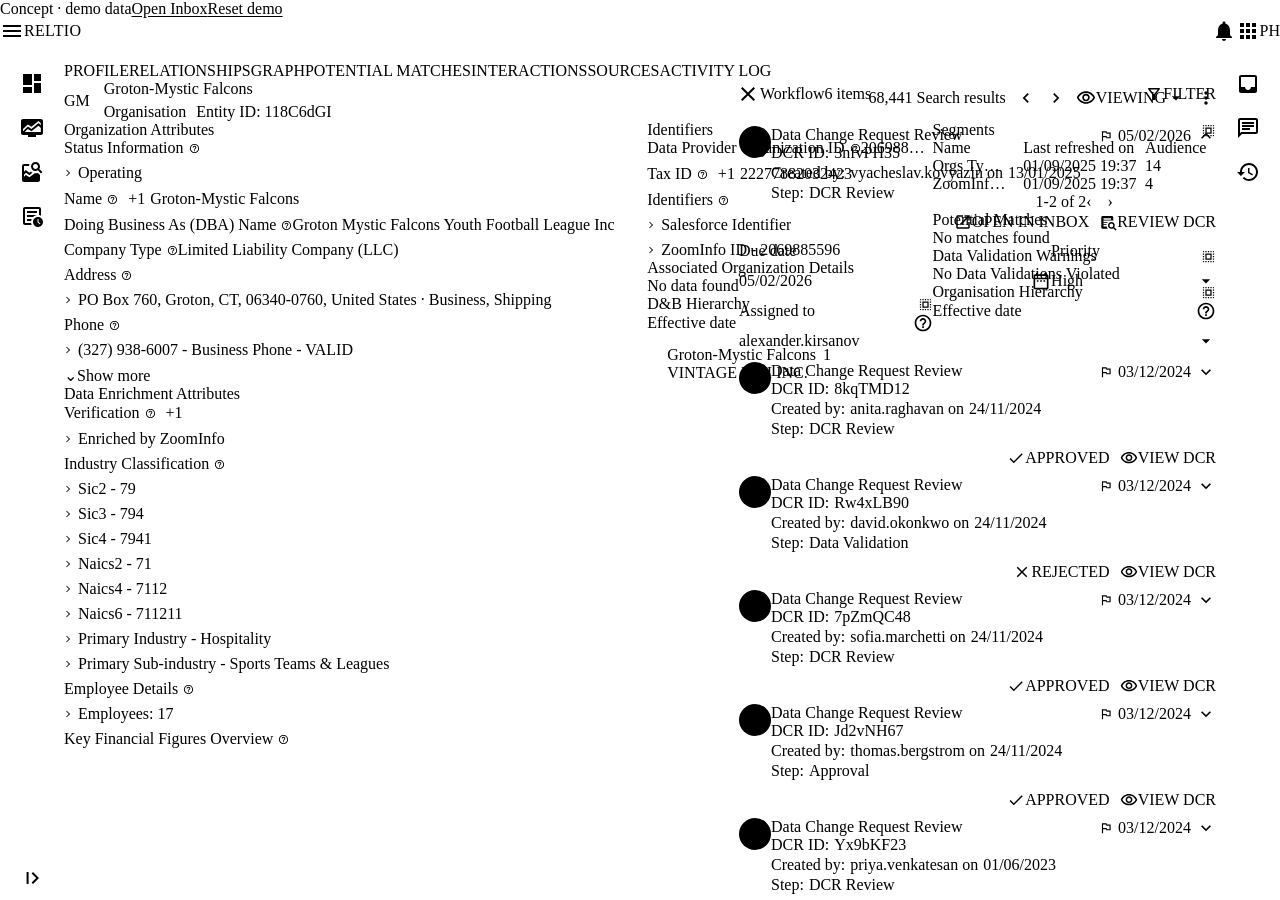
==== commit 5a5f65ff: "P0: label the copy as the Inbox agent concept The README, page title and prototype chip now say this" ====
--- a/index.html
+++ b/index.html
@@ -3,8 +3,8 @@
 <head>
   <meta charset="utf-8">
   <meta name="viewport" content="width=device-width, initial-scale=1">
-  <title>Review DCR — Working Prototype</title>
-  <meta name="description" content="Working prototype of the Reltio Workflow review flow: the reviewer starts on the entity profile, opens the DCR from the Workflow panel, reviews it with AI confidence, rejects fields with required comments and resubmits or approves. The Inbox shows the same task.">
+  <title>Inbox agent · Concept prototype</title>
+  <meta name="description" content="Concept prototype of the Inbox agent: a scripted chat panel in the Reltio Inbox that helps a reviewer clear a batch of data change requests. It prepares, explains and drafts; the reviewer decides. Demo data only. Built on the Review DCR prototype.">
   <link rel="preconnect" href="https://fonts.googleapis.com">
   <link rel="preconnect" href="https://fonts.gstatic.com" crossorigin>
   <link href="https://fonts.googleapis.com/css2?family=Inter:wght@400;500;600;700&display=swap" rel="stylesheet">
@@ -308,7 +308,7 @@
 
   <!-- Prototype control (not part of the Figma design) -->
   <div class="proto-chip" role="note">
-    <span>Prototype · demo data</span>
+    <span>Concept · demo data</span>
     <a class="link-btn" id="switch-view" href="#inbox">Open Inbox</a>
     <button type="button" class="link-btn" id="reset-demo">Reset demo</button>
   </div>
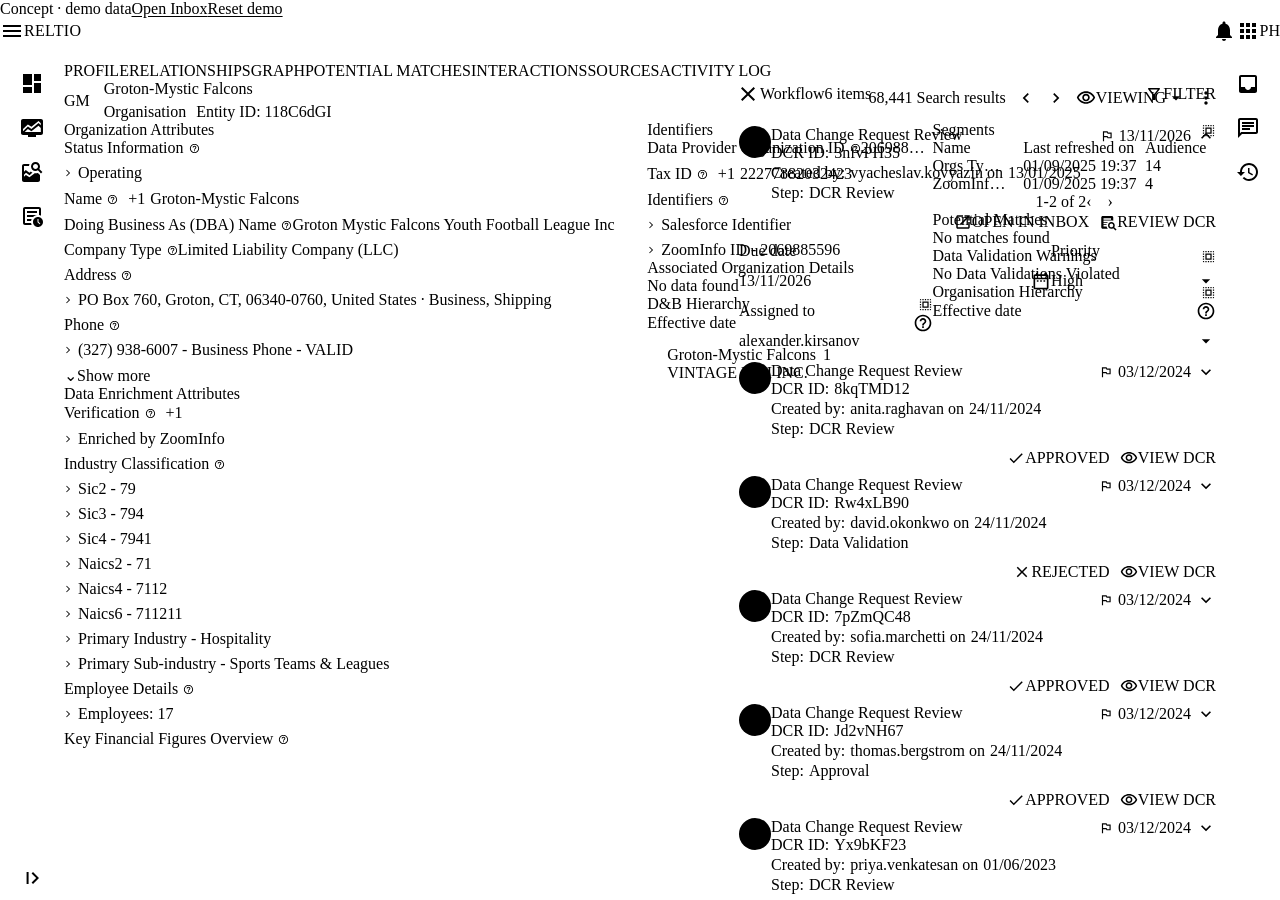
==== commit 3b270897: "P1: one demo queue, review for any DCR, working Inbox filters The agent needs every number to come f" ====
--- a/index.html
+++ b/index.html
@@ -125,30 +125,22 @@
     <aside class="sidebar" aria-label="Task categories and filters">
       <nav aria-label="Task categories">
         <ul class="nav-list">
-          <li><a href="#" class="nav-item is-active" aria-current="page"><span data-icon="inbox" data-size="17"></span><span class="nav-item__label">Inbox</span><span class="nav-item__count" id="inbox-count">25</span></a></li>
-          <li><a href="#" class="nav-item"><span data-icon="people" data-size="17"></span><span class="nav-item__label">Team</span><span class="nav-item__count">63</span></a></li>
+          <li><a href="#" class="nav-item is-active" aria-current="page"><span data-icon="inbox" data-size="17"></span><span class="nav-item__label">Inbox</span><span class="nav-item__count" id="inbox-count"></span></a></li>
+          <li><a href="#" class="nav-item"><span data-icon="people" data-size="17"></span><span class="nav-item__label">Team</span><span class="nav-item__count" id="team-count"></span></a></li>
           <li><a href="#" class="nav-item"><span data-icon="send" data-size="17"></span><span class="nav-item__label">Sent</span><span class="nav-item__count">0</span></a></li>
-          <li><a href="#" class="nav-item"><span data-icon="list" data-size="17"></span><span class="nav-item__label">All</span><span class="nav-item__count">72</span></a></li>
+          <li><a href="#" class="nav-item"><span data-icon="list" data-size="17"></span><span class="nav-item__label">All</span><span class="nav-item__count" id="all-count"></span></a></li>
         </ul>
       </nav>
-      <div class="filters" aria-hidden="true">
+      <div class="filters" role="search" aria-labelledby="filters-title">
         <div class="filters__group">
-          <p class="filters__title">Filters</p>
-          <div class="field field--search"><span data-icon="search" data-size="20"></span><span class="field__placeholder">Search &amp; add filters</span></div>
-        </div>
-        <div class="filters__adv">
+          <h2 class="filters__title" id="filters-title">Filters</h2>
+          <div class="field wf-search filters__search"><span data-icon="search" data-size="20"></span><label class="sr-only" for="if-q">Search tasks</label><input type="search" id="if-q" placeholder="Search &amp; add filters" autocomplete="off"></div>
+        </div>
+        <div class="filters__adv" aria-hidden="true" title="Not part of this prototype">
           <span class="filters__adv-link"><span data-icon="tune" data-size="17"></span>Advanced Search</span>
           <span class="filters__hint">Search by entity attributes</span>
         </div>
-        <div class="filters__list">
-          <div class="dropdown"><span class="field__label">Task type</span><div class="field"><span class="field__value">All tasks</span><span data-icon="arrow_drop_down" data-size="20"></span></div></div>
-          <div class="dropdown"><span class="field__label">Step</span><div class="field field--disabled"><span class="field__value">All steps</span><span data-icon="arrow_drop_down" data-size="20"></span></div></div>
-          <div class="dropdown"><span class="field__label">DCR type</span><div class="field field--disabled"><span class="field__value field__value--md">All</span><span data-icon="arrow_drop_down" data-size="20"></span></div></div>
-          <div class="dropdown"><span class="field__label">Entity type</span><div class="field"><span class="field__value">All</span><span data-icon="arrow_drop_down" data-size="20"></span></div></div>
-          <div class="dropdown"><span class="field__label">Relationship type</span><div class="field"><span class="field__value">All values</span><span data-icon="arrow_drop_down" data-size="20"></span></div></div>
-          <div class="dropdown"><span class="field__label">Priority</span><div class="field"><span class="field__value">All</span><span data-icon="arrow_drop_down" data-size="20"></span></div></div>
-          <div class="dropdown"><span class="field__label">Status</span><div class="field"><span class="field__value">All</span><span data-icon="arrow_drop_down" data-size="20"></span></div></div>
-        </div>
+        <div class="filters__list" id="if-list"></div>
       </div>
     </aside>
 
@@ -170,17 +162,18 @@
         </div>
         <span class="taskbar__spacer"></span>
         <span class="taskbar__rpp">Rows per page:</span>
-        <span class="rpp" aria-hidden="true"><span>25</span><span data-icon="arrow_drop_down" data-size="24"></span></span>
+        <span class="rpp" aria-hidden="true"><span>50</span><span data-icon="arrow_drop_down" data-size="24"></span></span>
         <span class="taskbar__divider" aria-hidden="true"></span>
-        <span class="taskbar__range" id="page-range">1–25 of 100</span>
+        <span class="taskbar__range" id="page-range"></span>
         <span class="taskbar__nav">
           <button type="button" class="icon-btn" aria-label="Previous page" disabled><span data-icon="navigate_before" data-size="24"></span></button>
           <button type="button" class="icon-btn" aria-label="Next page" aria-disabled="true" title="Paging is not part of this prototype"><span data-icon="navigate_next" data-size="24"></span></button>
         </span>
       </div>
+      <div class="wf-chips inbox-chips" id="inbox-chips" hidden></div>
       <div class="table-wrap">
         <table class="tasks" id="task-table" tabindex="-1">
-          <caption class="sr-only">Inbox tasks. The first task opens the review panel.</caption>
+          <caption class="sr-only">Inbox tasks. Each data change request opens the review panel.</caption>
           <thead>
             <tr>
               <th scope="col" class="col-type">Task type</th>
@@ -203,8 +196,8 @@
         <button type="button" class="icon-btn" id="close-panel" aria-label="Close review panel"><span data-icon="close" data-size="18"></span></button>
         <h2 class="panel__title" id="panel-title" tabindex="-1">Data Change Request Review</h2>
         <div class="panel__nav">
-          <button type="button" class="icon-btn icon-btn--muted" aria-label="Previous task" aria-disabled="true" title="This prototype has one reviewable task"><span data-icon="expand_less_left" data-size="18"></span></button>
-          <button type="button" class="icon-btn" aria-label="Next task" aria-disabled="true" title="This prototype has one reviewable task"><span data-icon="expand_less_right" data-size="18"></span></button>
+          <button type="button" class="icon-btn icon-btn--muted" aria-label="Previous task" aria-disabled="true" title="Not part of this prototype"><span data-icon="expand_less_left" data-size="18"></span></button>
+          <button type="button" class="icon-btn" aria-label="Next task" aria-disabled="true" title="Not part of this prototype"><span data-icon="expand_less_right" data-size="18"></span></button>
         </div>
         <button type="button" class="icon-btn icon-btn--action" aria-label="Reassign task" aria-disabled="true" title="Reassigning is not part of this prototype"><span data-icon="person_pin" data-size="18"></span></button>
         <button type="button" class="icon-btn icon-btn--action" id="open-review" aria-label="Edit DCR (opens Review DCR)" aria-haspopup="dialog"><span data-icon="mode" data-size="18"></span></button>
@@ -315,6 +308,7 @@
 
   <script src="icons.js"></script>
   <script src="data.js"></script>
+  <script src="queue.js"></script>
   <script src="app.js"></script>
 </body>
 </html>
--- a/styles.css
+++ b/styles.css
@@ -210,6 +210,23 @@
 .filters__adv-link { display: inline-flex; align-items: center; gap: 9px; padding: 6px var(--scale-100); font: var(--fig-type-13-semibold); color: var(--color-purple-600); }
 .filters__hint { font: var(--fig-type-12-regular); color: var(--text-body); }
 .filters__list { display: flex; flex-direction: column; gap: var(--scale-500); padding: var(--scale-500) 15px; }
+/* Working Inbox filters: DS Field triggers + DS Menu, the same parts as the Workflow filters */
+.filters__dd { position: relative; }
+.filters__search input::-webkit-search-cancel-button { cursor: pointer; }
+.filters__adv { cursor: default; }
+.inbox-chips { border-top: 0; border-bottom: var(--border-width-sm) solid var(--border-default-light); padding-left: var(--scale-500); }
+
+/* Entity names in the task table: one line, truncated, full name on hover */
+.cell-ent { display: flex; align-items: center; min-width: 0; }
+.cell-ent__pill { flex: 0 1 auto; min-width: 0; }
+.cell-ent__text { overflow: hidden; text-overflow: ellipsis; white-space: nowrap; }
+.tasks td.tasks__empty { height: auto; padding: var(--scale-800) var(--scale-500); white-space: normal; }
+.tasks__empty p { margin-bottom: var(--scale-200); font: var(--typography-body-md); color: var(--text-headings); }
+
+/* Review panel: a change the reviewer was sent to (agent "open the Tax ID change") */
+.chg.is-flash { animation: field-flash 1.6s ease-out; }
+@keyframes field-flash { 0%, 40% { box-shadow: inset var(--border-width-lg) 0 0 var(--border-focus), 0 0 0 var(--border-width-lg) var(--surface-action-hover-light); } 100% { box-shadow: none; } }
+.pd__note--solo { padding: var(--scale-400); }
 .dropdown { display: flex; flex-direction: column; gap: var(--scale-200); }
 .field__label { font: var(--field-label-typography); color: var(--field-label-text); }
 .field {
